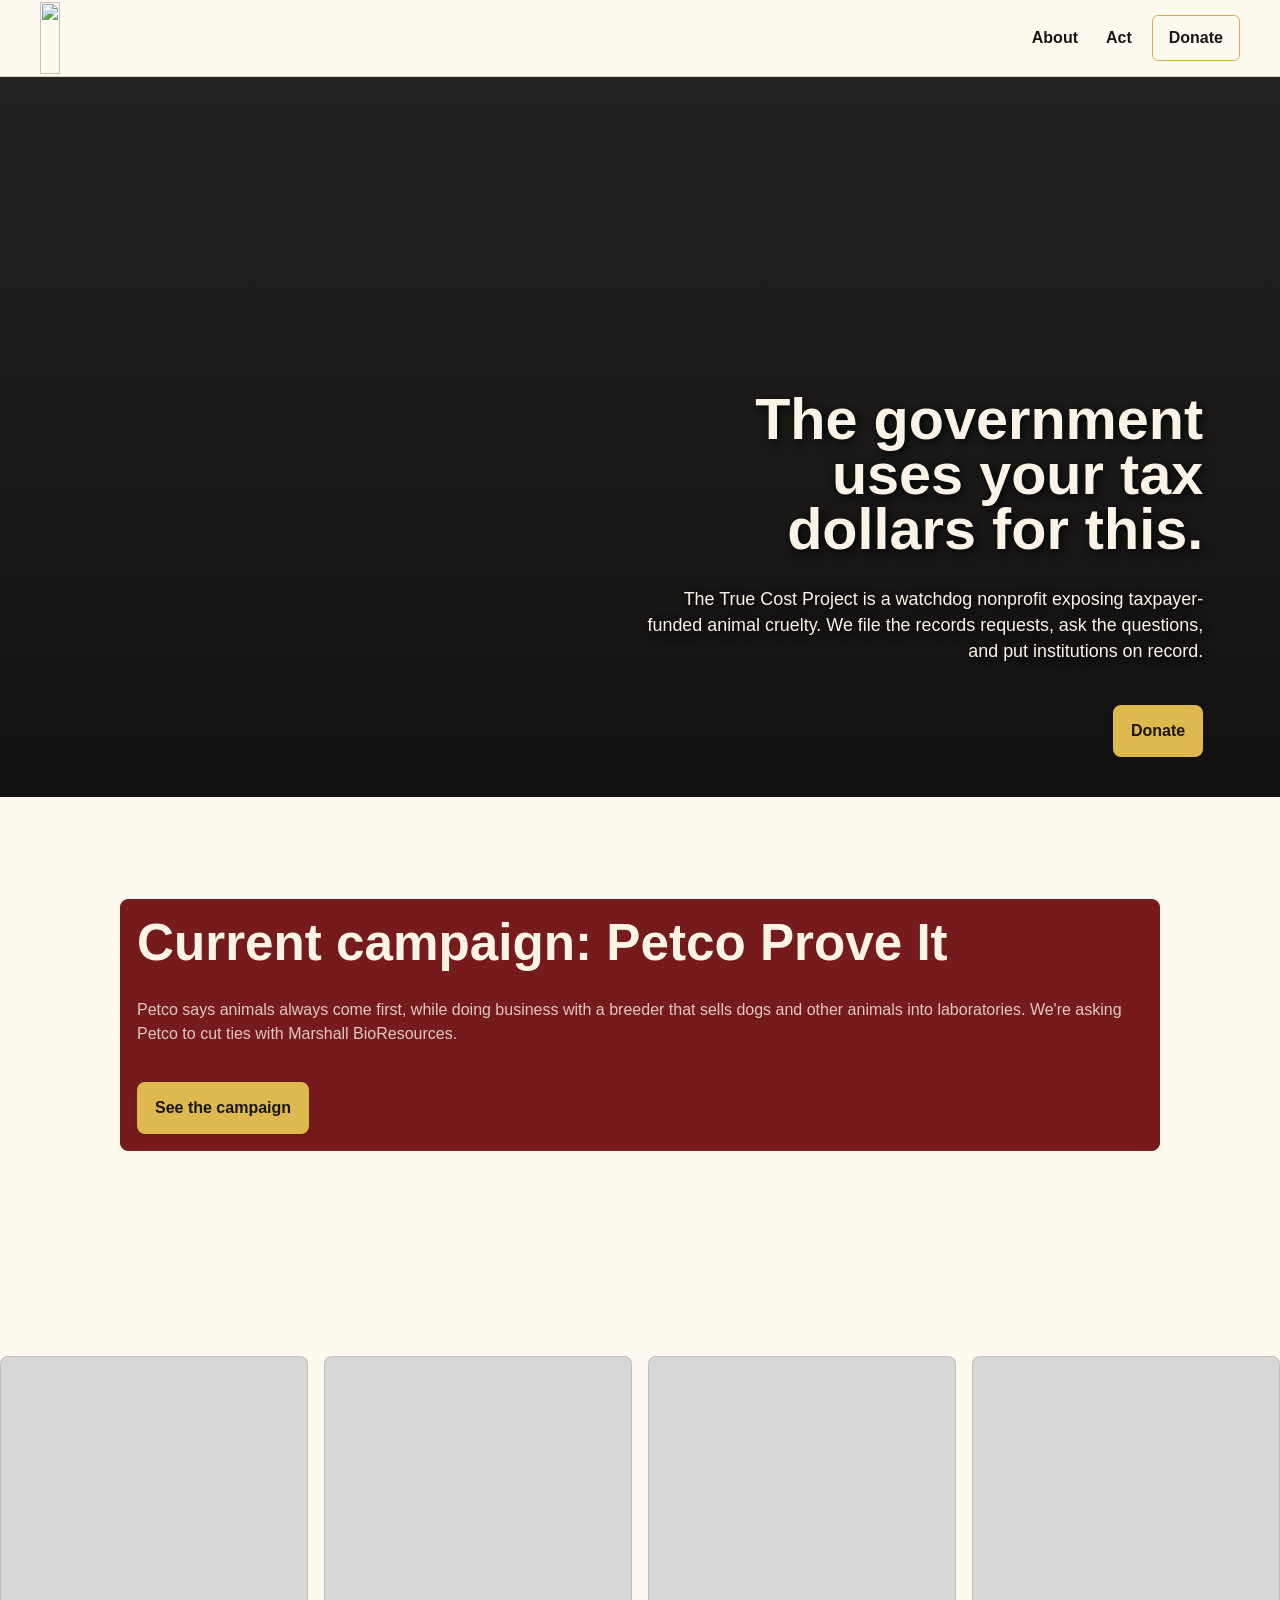
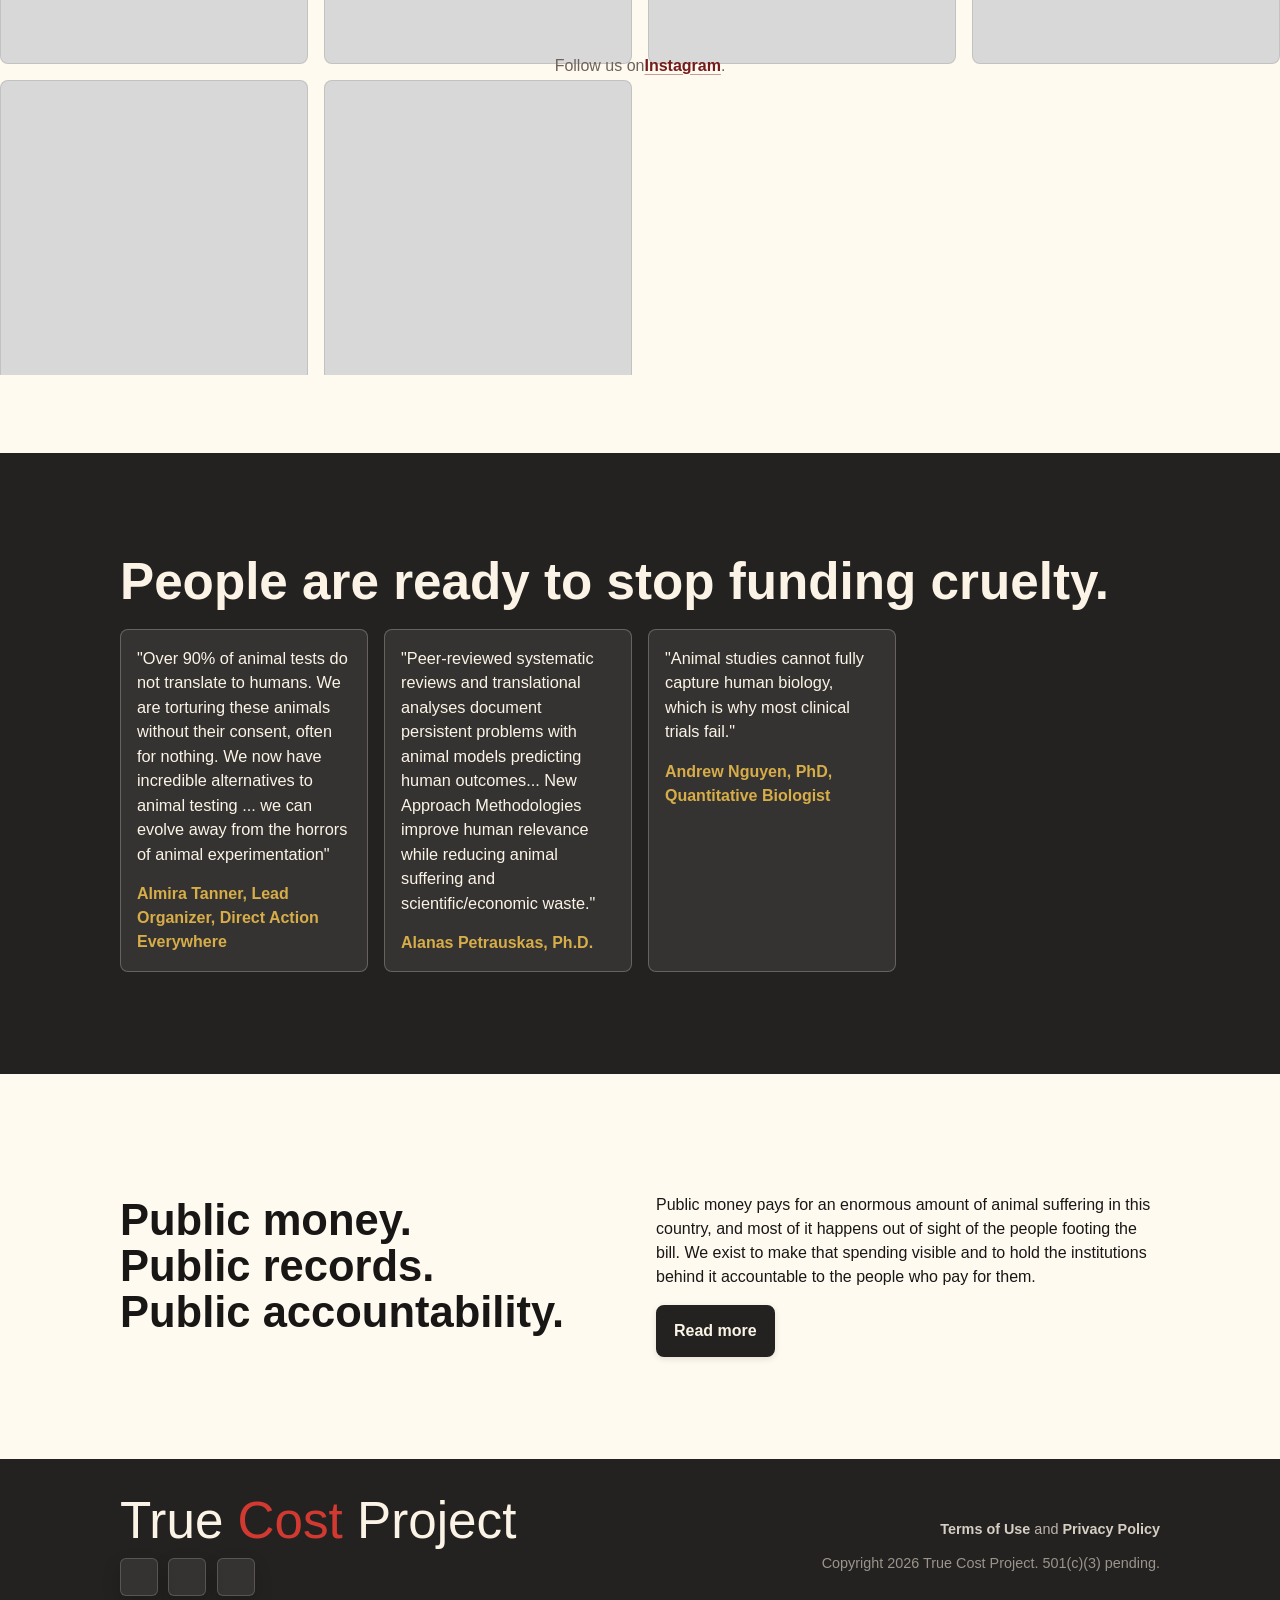
==== index.html @ 70d752e7 "Act page campaigns and COMPACT Act section, homepage current campaign, Patreon option, guideline upd" ====
<!doctype html>
<html lang="en" prefix="og: https://ogp.me/ns#">
  <head>
    <meta charset="utf-8">
    <meta name="viewport" content="width=device-width, initial-scale=1">
    <title>True Cost Project | Your Tax Dollars Fund This</title>
    <meta name="description" content="True Cost Project exposes taxpayer-funded animal exploitation through public records, hard questions, and public accountability.">
    <meta name="robots" content="index,follow,max-image-preview:large">
    <meta name="theme-color" content="#ffffff">
    <link rel="apple-touch-icon" sizes="57x57" href="assets/icons/apple-icon-57x57.png">
    <link rel="apple-touch-icon" sizes="60x60" href="assets/icons/apple-icon-60x60.png">
    <link rel="apple-touch-icon" sizes="72x72" href="assets/icons/apple-icon-72x72.png">
    <link rel="apple-touch-icon" sizes="76x76" href="assets/icons/apple-icon-76x76.png">
    <link rel="apple-touch-icon" sizes="114x114" href="assets/icons/apple-icon-114x114.png">
    <link rel="apple-touch-icon" sizes="120x120" href="assets/icons/apple-icon-120x120.png">
    <link rel="apple-touch-icon" sizes="144x144" href="assets/icons/apple-icon-144x144.png">
    <link rel="apple-touch-icon" sizes="152x152" href="assets/icons/apple-icon-152x152.png">
    <link rel="apple-touch-icon" sizes="180x180" href="assets/icons/apple-icon-180x180.png">
    <link rel="icon" href="favicon.ico" sizes="any">
    <link rel="icon" type="image/png" sizes="192x192" href="assets/icons/android-icon-192x192.png">
    <link rel="icon" type="image/png" sizes="32x32" href="assets/icons/favicon-32x32.png">
    <link rel="icon" type="image/png" sizes="96x96" href="assets/icons/favicon-96x96.png">
    <link rel="icon" type="image/png" sizes="16x16" href="assets/icons/favicon-16x16.png">
    <link rel="manifest" href="assets/icons/manifest.json">
    <meta name="msapplication-TileColor" content="#ffffff">
    <meta name="msapplication-TileImage" content="assets/icons/ms-icon-144x144.png">
    <meta name="msapplication-config" content="assets/icons/browserconfig.xml">
    <link rel="preload" as="image" href="assets/brand/wordmark-header.png" fetchpriority="high">
    <link rel="preload" as="image" href="assets/images/home-hero-mobile-b.png" media="(max-width: 819.98px)" fetchpriority="high">
    <link rel="preload" as="image" href="assets/images/home-hero-desktop-b.png" media="(min-width: 820px)" fetchpriority="high">
    <link rel="canonical" href="https://truecostproject.org/">
    <link rel="llms" type="text/plain" href="llms.txt">
    <link rel="me" href="https://www.instagram.com/truecostproject/">
    <link rel="preconnect" href="https://cdn.curator.io">
    <meta property="og:site_name" content="True Cost Project">
    <meta property="og:locale" content="en_US">
    <meta property="og:type" content="website">
    <meta property="og:title" content="Your tax dollars fund this. | True Cost Project">
    <meta property="og:description" content="We file records requests, ask the questions, and put institutions funding animal exploitation on record.">
    <meta property="og:url" content="https://truecostproject.org/">
    <meta property="og:image" content="https://truecostproject.org/assets/social-card.png">
    <meta property="og:image:secure_url" content="https://truecostproject.org/assets/social-card.png">
    <meta property="og:image:type" content="image/png">
    <meta property="og:image:width" content="1200">
    <meta property="og:image:height" content="630">
    <meta property="og:image:alt" content="True Cost Project social card showing a chimpanzee hand gripping cage bars with the text Your tax dollars fund this.">
    <meta name="twitter:card" content="summary_large_image">
    <meta name="twitter:title" content="Your tax dollars fund this. | True Cost Project">
    <meta name="twitter:description" content="We file records requests, ask the questions, and put institutions funding animal exploitation on record.">
    <meta name="twitter:image" content="https://truecostproject.org/assets/social-card.png">
    <meta name="twitter:image:alt" content="True Cost Project social card showing a chimpanzee hand gripping cage bars with the text Your tax dollars fund this.">
    <link rel="stylesheet" href="assets/styles.css">
    <script src="assets/site.js" defer></script>
    <script type="application/ld+json">
      {
        "@context": "https://schema.org",
        "@type": "WebPage",
        "@graph": [
          {
            "@type": "Organization",
            "@id": "https://truecostproject.org/#organization",
            "name": "True Cost Project",
            "url": "https://truecostproject.org/",
            "description": "True Cost Project exposes taxpayer-funded animal exploitation through public records, hard questions, and public accountability.",
            "email": "info@truecostproject.org",
            "image": "https://truecostproject.org/assets/social-card.png",
            "sameAs": [
              "https://www.instagram.com/truecostproject/",
              "https://www.facebook.com/profile.php?id=61567428772270"
            ],
            "contactPoint": {
              "@type": "ContactPoint",
              "contactType": "general",
              "email": "info@truecostproject.org"
            }
          },
          {
            "@type": "WebSite",
            "@id": "https://truecostproject.org/#website",
            "name": "True Cost Project",
            "url": "https://truecostproject.org/",
            "publisher": {
              "@id": "https://truecostproject.org/#organization"
            },
            "potentialAction": [
              {
                "@type": "JoinAction",
                "name": "Volunteer",
                "target": {
                  "@type": "EntryPoint",
                  "urlTemplate": "https://docs.google.com/forms/d/e/1FAIpQLSdItLGn1wnQm3ApwFnvKo05v48QzDq50IV4SlKLuaknGB5ijw/viewform"
                }
              },
              {
                "@type": "DonateAction",
                "name": "Donate",
                "target": {
                  "@type": "EntryPoint",
                  "urlTemplate": "https://www.zeffy.com/en-US/donation-form/help-true-cost-project-save-the-dogs"
                }
              }
            ]
          },
          {
            "@type": "WebPage",
            "@id": "https://truecostproject.org/#webpage",
            "url": "https://truecostproject.org/",
            "name": "Your tax dollars fund this.",
            "description": "True Cost Project exposes taxpayer-funded animal exploitation through public records, hard questions, and public accountability.",
            "isPartOf": {
              "@id": "https://truecostproject.org/#website"
            },
            "about": {
              "@id": "https://truecostproject.org/#organization"
            },
            "primaryImageOfPage": {
              "@type": "ImageObject",
              "url": "https://truecostproject.org/assets/social-card.png",
              "width": 1200,
              "height": 630
            },
            "dateModified": "2026-06-01",
            "inLanguage": "en-US"
          }
        ]
      }
    </script>
  </head>
  <body data-page="home" data-hero-test="b">
      <a class="skip-link" href="#main">Skip to content</a>
    <header class="site-header site-header-square-brand" data-site-header>
      <a class="brand" href="index.html" aria-label="True Cost Project home">
        <img class="brand-square-mark" src="assets/brand/wordmark-square-nav.png" alt="" aria-hidden="true" width="127" height="176" decoding="async" fetchpriority="high">
        <span class="sr-only">True Cost Project home</span>
      </a>
      <button class="menu-toggle" type="button" data-menu-toggle aria-expanded="false" aria-controls="site-nav">
        <span class="menu-toggle-lines" aria-hidden="true"></span>
        <span class="sr-only">Open menu</span>
      </button>
      <nav class="site-nav" id="site-nav" data-site-nav aria-label="Main navigation">
        <a class="nav-home" href="index.html" data-copy-id="global/nav-home" data-nav="home">Home</a>
        <a href="about.html" data-copy-id="global/nav-about" data-nav="about">About</a>
        <a href="act.html" data-copy-id="global/nav-act" data-nav="act">Act</a>
        <a class="nav-donate" href="https://www.zeffy.com/en-US/donation-form/help-true-cost-project-save-the-dogs" target="_blank" rel="noopener" data-copy-id="global/donate-label" data-donate-button>Donate</a>
      </nav>
    </header>

    <main id="main">
      <section class="hero section-dark visual-banner" aria-label="Illustration of a chimp in a cage">
        <picture class="hero-media" aria-hidden="true">
          <source media="(min-width: 820px)" srcset="assets/images/home-hero-desktop-b.png 1x">
          <img src="assets/images/home-hero-mobile-b.png" srcset="assets/images/home-hero-mobile-b.png 1x" alt="" width="1200" height="1500" loading="eager" decoding="sync" fetchpriority="high">
        </picture>
        <div class="hero-copy">
          <h1 data-copy-id="index/hero-title">The government uses your tax dollars for this.</h1>
          <p data-copy-id="index/hero-subtitle">The True Cost Project is a watchdog nonprofit exposing taxpayer-funded animal cruelty. We file the records requests, ask the questions, and put institutions on record.</p>
        </div>
        <a class="button button-primary banner-donate" href="https://www.zeffy.com/en-US/donation-form/help-true-cost-project-save-the-dogs" target="_blank" rel="noopener" data-copy-id="global/donate-label" data-donate-button data-page-donate>Donate</a>
      </section>

      <section class="section-light current-campaign" id="current-campaign">
        <div class="section-inner">
          <div class="action-card highlight-card campaign-band">
            <h2 data-copy-id="index/campaign-title">Current campaign: Petco Prove It</h2>
            <p data-copy-id="index/campaign-copy">Petco says animals always come first, while doing business with a breeder that sells dogs and other animals into laboratories. We're asking Petco to cut ties with Marshall BioResources.</p>
            <a class="button button-primary" href="petco.html">See the campaign</a>
          </div>
        </div>
      </section>

      <section class="section-light social-preview" id="social">
        <div class="section-inner">
          <div class="social-feed-host" data-curator-feed data-curator-feed-id="ea323e97-9418-4bc4-b4ee-fff80795c060" data-curator-layout-id="curator-feed-default-feed-layout" aria-label="Instagram posts">
            <div class="curator-feed" data-curator-mount aria-hidden="true"></div>
            <p class="curator-static-follow" data-curator-static>Follow us on <a href="https://www.instagram.com/truecostproject/" target="_blank" rel="noopener">Instagram</a>.</p>
            <div class="curator-demo-grid" data-curator-demo>
              <div class="curator-demo-tile" aria-hidden="true"></div>
              <div class="curator-demo-tile" aria-hidden="true"></div>
              <div class="curator-demo-tile" aria-hidden="true"></div>
              <div class="curator-demo-tile" aria-hidden="true"></div>
              <div class="curator-demo-tile" aria-hidden="true"></div>
              <div class="curator-demo-tile" aria-hidden="true"></div>
            </div>
          </div>
        </div>
      </section>

      <section class="section-dark testimonials" id="testimonials">
        <div class="section-inner">
          <div class="section-heading compact">
            <h2 data-copy-id="index/testimonials-title">People are ready to stop funding cruelty.</h2>
          </div>
          <div class="tile-grid testimony-grid">
            <article class="testimony-tile">
              <blockquote data-copy-id="index/testimonial-1-quote">"Over 90% of animal tests do not translate to humans. We are torturing these animals without their consent, often for nothing. We now have incredible alternatives to animal testing ... we can evolve away from the horrors of animal experimentation"</blockquote>
              <p class="quote-name" data-copy-id="index/testimonial-1-name">Almira Tanner, Lead Organizer, Direct Action Everywhere</p>
            </article>
            <article class="testimony-tile">
              <blockquote data-copy-id="index/testimonial-2-quote">"Peer-reviewed systematic reviews and translational analyses document persistent problems with animal models predicting human outcomes... New Approach Methodologies improve human relevance while reducing animal suffering and scientific/economic waste."</blockquote>
              <p class="quote-name" data-copy-id="index/testimonial-2-name">Alanas Petrauskas, Ph.D.</p>
            </article>
            <article class="testimony-tile">
              <blockquote data-copy-id="index/testimonial-3-quote">"Animal studies cannot fully capture human biology, which is why most clinical trials fail."</blockquote>
              <p class="quote-name" data-copy-id="index/testimonial-3-name">Andrew Nguyen, PhD, Quantitative Biologist</p>
            </article>
          </div>
        </div>
      </section>

      <section class="section-light closing-sale">
        <div class="section-inner split-grid">
          <div>
            <h2 data-copy-id="index/closing-title">Public money.<br>
Public records.<br>
Public accountability.</h2>
          </div>
          <div class="copy-stack">
            <p data-copy-id="index/closing-copy">Public money pays for an enormous amount of animal suffering in this country, and most of it happens out of sight of the people footing the bill. We exist to make that spending visible and to hold the institutions behind it accountable to the people who pay for them.</p>
            <a class="button button-dark" href="about.html" data-copy-id="index/read-more-label">Read more</a>
          </div>
        </div>
      </section>
    </main>

    <footer class="site-footer">
      <div class="footer-inner">
        <div class="footer-brand-column">
          <a class="brand footer-brand" href="index.html" aria-label="True Cost Project home">
            <span class="footer-text-mark" aria-hidden="true">True <span class="footer-text-accent">Cost</span> Project</span>
            <span class="sr-only">True Cost Project home</span>
          </a>
          <div class="footer-socials" id="socials" aria-label="Social links">
            <a href="https://www.instagram.com/truecostproject/" target="_blank" rel="noopener" aria-label="Instagram">
              <svg class="social-icon" aria-hidden="true" focusable="false"><use href="assets/icons.svg#icon-instagram"></use></svg>
              <span class="sr-only">Instagram</span>
            </a>
            <a href="https://www.facebook.com/profile.php?id=61567428772270" target="_blank" rel="noopener" aria-label="Facebook">
              <svg class="social-icon" aria-hidden="true" focusable="false"><use href="assets/icons.svg#icon-facebook"></use></svg>
              <span class="sr-only">Facebook</span>
            </a>
            <a href="mailto:info@truecostproject.org" aria-label="Email">
              <svg class="social-icon" aria-hidden="true" focusable="false"><use href="assets/icons.svg#icon-email"></use></svg>
              <span class="sr-only">Email</span>
            </a>
          </div>
        </div>
        <div class="footer-legal-column">
          <nav class="footer-links" aria-label="Legal links">
            <span><a href="terms.html">Terms of Use</a> and <a href="privacy.html">Privacy Policy</a></span>
          </nav>
          <p class="footer-legal" data-copy-id="global/footer-legal">Copyright 2026 True Cost Project. 501(c)(3) pending.</p>
        </div>
      </div>
    </footer>

    <a class="floating-donate" href="https://www.zeffy.com/en-US/donation-form/help-true-cost-project-save-the-dogs" target="_blank" rel="noopener" data-copy-id="global/donate-label" data-donate-button>Donate</a>
  </body>
</html>
---- assets/styles.css ----
:root {
  --red: #751b1c;
  --red-dark: #751b1c;
  --gold: #d7ad49;
  --donate-highlight: #ffe1a6;
  --cream: #fbf4e6;
  --paper: #fffaf0;
  --graphite: #242221;
  --ink: #191716;
  --muted: #6e625b;
  --line: rgba(36, 34, 33, 0.18);
  --line-light: rgba(255, 250, 240, 0.24);
  --max: 1120px;
  --header-height: 76px;
}

@font-face {
  font-family: "AntonLocal";
  src: url("fonts/anton.ttf") format("truetype");
  font-weight: 400;
  font-style: normal;
  font-display: swap;
}

* {
  box-sizing: border-box;
}

html {
  scroll-behavior: smooth;
}

body {
  margin: 0;
  background: var(--paper);
  color: var(--ink);
  font-family: Arial, Helvetica, sans-serif;
  font-size: 16px;
  line-height: 1.5;
  letter-spacing: 0;
}

a {
  color: inherit;
}

img,
svg {
  max-width: 100%;
}

.skip-link {
  position: absolute;
  left: 1rem;
  top: 0.5rem;
  z-index: 20;
  transform: translateY(-150%);
  background: var(--gold);
  color: var(--ink);
  padding: 0.65rem 0.85rem;
  border-radius: 6px;
}

.skip-link:focus {
  transform: translateY(0);
}

.sr-only {
  position: absolute;
  width: 1px;
  height: 1px;
  padding: 0;
  margin: -1px;
  overflow: hidden;
  clip: rect(0, 0, 0, 0);
  white-space: nowrap;
  border: 0;
}

.site-header {
  position: sticky;
  top: 0;
  z-index: 30;
  min-height: var(--header-height);
  display: flex;
  align-items: center;
  justify-content: space-between;
  gap: 1rem;
  padding: 0.85rem clamp(1rem, 4vw, 2.5rem);
  background: var(--paper);
  border-bottom: 1px solid var(--line);
}

.brand {
  display: inline-flex;
  align-items: center;
  text-decoration: none;
  font-weight: 800;
}

.brand-wordmark {
  display: block;
  width: clamp(220px, 22vw, 300px);
  height: auto;
}

.brand-square-mark {
  display: block;
  width: clamp(48px, 6vw, 58px);
  height: clamp(48px, 6vw, 58px);
  object-fit: contain;
}

.site-header-square-brand {
  padding-top: 0.125rem;
  padding-bottom: 0.125rem;
}

.site-header-square-brand .brand {
  height: 44px;
  max-height: 44px;
}

.site-header-square-brand .brand-square-mark {
  width: auto;
  height: 100%;
  max-height: 100%;
}

.site-header-overflow-brand {
  --overflow-mark-size: clamp(120px, 30vw, 150px);
  --overflow-nav-offset: calc((var(--overflow-mark-size) - var(--header-height)) / 2);
  height: var(--header-height);
  min-height: var(--header-height);
  overflow: visible;
  transform: translateY(var(--overflow-nav-offset));
}

.site-header-overflow-brand::before {
  position: absolute;
  top: calc(-1 * var(--overflow-nav-offset));
  right: 0;
  left: 0;
  height: var(--overflow-nav-offset);
  background: var(--graphite);
  content: "";
  pointer-events: none;
}

.site-header-overflow-brand .brand {
  position: relative;
  z-index: 30;
  width: var(--overflow-mark-size);
  height: var(--header-height);
  flex: 0 0 var(--overflow-mark-size);
  overflow: visible;
}

.brand-overflow-mark {
  position: absolute;
  top: 50%;
  left: 0;
  display: block;
  width: var(--overflow-mark-size);
  height: auto;
  max-width: none;
  filter:
    drop-shadow(0.5px 0 0 #fff)
    drop-shadow(-0.5px 0 0 #fff)
    drop-shadow(0 0.5px 0 #fff)
    drop-shadow(0 -0.5px 0 #fff)
    drop-shadow(0.5px 0.5px 0 #fff)
    drop-shadow(-0.5px 0.5px 0 #fff)
    drop-shadow(0.5px -0.5px 0 #fff)
    drop-shadow(-0.5px -0.5px 0 #fff);
  transform: translateY(-50%);
}

.site-header-overflow-brand .site-nav {
  top: var(--header-height);
  z-index: 20;
}

.brand-text-mark {
  display: inline-block;
  color: var(--ink);
  font-family: "AntonLocal", Impact, sans-serif;
  font-size: clamp(1.75rem, 4vw, 2.5rem);
  font-weight: 400;
  line-height: 0.95;
  letter-spacing: 0;
  white-space: nowrap;
}

.brand-text-accent {
  color: var(--red);
}

.footer-wordmark {
  width: clamp(220px, 28vw, 340px);
}

.footer-text-mark {
  display: inline-block;
  color: var(--cream);
  font-family: "AntonLocal", Impact, sans-serif;
  font-size: clamp(2.25rem, 7.5vw, 3.2rem);
  font-weight: 400;
  line-height: 0.95;
  letter-spacing: 0;
  white-space: nowrap;
}

.footer-text-accent {
  color: #d23a31;
}

.menu-toggle {
  display: inline-grid;
  place-items: center;
  width: 44px;
  height: 44px;
  border: 1px solid var(--line);
  border-radius: 8px;
  background: var(--paper);
  color: var(--ink);
  cursor: pointer;
}

.menu-toggle-lines,
.menu-toggle-lines::before,
.menu-toggle-lines::after {
  display: block;
  width: 22px;
  height: 2px;
  background: currentColor;
  content: "";
}

.menu-toggle-lines {
  position: relative;
}

.menu-toggle-lines::before,
.menu-toggle-lines::after {
  position: absolute;
  left: 0;
}

.menu-toggle-lines::before {
  top: -7px;
}

.menu-toggle-lines::after {
  top: 7px;
}

.site-nav {
  position: fixed;
  top: var(--header-height);
  left: 0;
  right: 0;
  bottom: 0;
  z-index: 25;
  display: grid;
  align-content: start;
  grid-template-columns: 1fr;
  gap: 0;
  min-height: calc(100vh - var(--header-height));
  min-height: calc(100dvh - var(--header-height));
  padding: 0.75rem;
  background: var(--paper);
  border-bottom: 1px solid var(--line);
  box-shadow: 0 20px 30px rgba(36, 34, 33, 0.14);
  opacity: 0;
  overflow-y: auto;
  pointer-events: none;
  transform: translateY(-0.5rem);
  visibility: hidden;
  transition:
    opacity 160ms ease-in-out,
    transform 160ms ease-in-out,
    visibility 160ms ease-in-out;
}

.site-nav.is-open {
  opacity: 1;
  pointer-events: auto;
  transform: translateY(0);
  visibility: visible;
}

.site-nav a {
  display: flex;
  align-items: center;
  min-height: 48px;
  padding: 0.75rem 0.85rem;
  border-radius: 6px;
  color: var(--ink);
  font-weight: 700;
  text-decoration: none;
  transition: background-color 150ms ease, border-color 150ms ease, color 150ms ease, box-shadow 150ms ease;
}

.site-nav a:hover,
.site-nav a:focus,
.site-nav a[aria-current="page"] {
  background: rgba(117, 27, 28, 0.1);
}

.site-nav .nav-donate {
  background: var(--red);
  color: var(--cream);
}

.site-nav .nav-donate:hover,
.site-nav .nav-donate:focus {
  background: var(--red-dark);
}

body[data-page="home"] .nav-home {
  display: none;
}

.site-nav .nav-home {
  color: rgba(25, 23, 22, 0.8);
}

.section-dark {
  background: var(--graphite);
  color: var(--cream);
}

.section-light {
  background: var(--paper);
  color: var(--ink);
}

.hero {
  --hero-mobile-aspect: 4 / 5;
  --hero-desktop-aspect: 16 / 9;
  position: relative;
  overflow: hidden;
  background:
    linear-gradient(90deg, rgba(25, 23, 22, 0.96) 0%, rgba(25, 23, 22, 0.88) 42%, rgba(25, 23, 22, 0.58) 100%),
    radial-gradient(circle at 78% 18%, rgba(215, 173, 73, 0.68), transparent 29%),
    radial-gradient(circle at 83% 74%, rgba(117, 27, 28, 0.9), transparent 36%),
    linear-gradient(135deg, #751b1c 0%, #751b1c 42%, #d7ad49 100%);
  color: var(--cream);
}

.visual-banner {
  min-height: clamp(220px, 33.333vw, 640px);
}

.hero.visual-banner {
  width: 100%;
  height: min(calc(100vw * 1.25), calc(100vh - var(--header-height)));
  height: min(calc(100vw * 1.25), calc(100svh - var(--header-height)));
  min-height: 0;
  max-height: none;
  aspect-ratio: auto;
  background: var(--graphite);
}

@supports (height: 100dvh) {
  .hero.visual-banner {
    height: min(calc(100vw * 1.25), calc(100dvh - var(--header-height)));
  }
}

.hero::before,
.hero::after {
  position: absolute;
  pointer-events: none;
  content: "";
}

.hero::before {
  inset: 9% -12% 8% 48%;
  border: 1px solid rgba(251, 244, 230, 0.24);
  border-radius: 8px;
  background:
    linear-gradient(135deg, rgba(251, 244, 230, 0.11), rgba(251, 244, 230, 0)),
    repeating-linear-gradient(90deg, rgba(251, 244, 230, 0.08) 0 1px, transparent 1px 72px);
}

.hero::after {
  right: -10%;
  bottom: -22%;
  width: min(58vw, 620px);
  aspect-ratio: 1 / 1;
  border-radius: 50%;
  background: radial-gradient(circle, rgba(215, 173, 73, 0.28), transparent 68%);
}

.page-hero {
  position: relative;
  overflow: hidden;
  background:
    linear-gradient(90deg, rgba(25, 23, 22, 0.95) 0%, rgba(25, 23, 22, 0.8) 52%, rgba(25, 23, 22, 0.44) 100%),
    radial-gradient(circle at 82% 20%, rgba(215, 173, 73, 0.58), transparent 30%),
    radial-gradient(circle at 78% 80%, rgba(117, 27, 28, 0.82), transparent 38%),
    linear-gradient(135deg, #751b1c 0%, #751b1c 48%, #d7ad49 100%);
  background-position: center;
  background-repeat: no-repeat;
  background-size: cover;
}

.crt-logo.crt-tag {
  opacity: 0;
}

body[data-page="about"] .page-hero {
  background-image:
    linear-gradient(90deg, rgba(25, 23, 22, 0.12), rgba(25, 23, 22, 0.22)),
    url("images/about-banner.png");
  background-position: center;
  background-repeat: no-repeat;
  background-size: cover;
}

body[data-page="act"] .page-hero {
  background-image:
    linear-gradient(90deg, rgba(25, 23, 22, 0.08), rgba(25, 23, 22, 0.2)),
    url("images/act-banner.png");
  background-position: center;
  background-repeat: no-repeat;
  background-size: cover;
}

.hero.visual-banner::after,
.page-hero::before {
  display: none;
}

.hero-media {
  position: absolute;
  inset: 0;
  z-index: 0;
  display: block;
  background: var(--graphite);
}

.hero-media img {
  display: block;
  width: 100%;
  height: 100%;
  object-fit: cover;
  object-position: center;
}

body[data-hero-test="b"] .hero-media img {
  object-position: left top;
}

.hero.visual-banner::before {
  display: block;
  inset: 0;
  z-index: 1;
  border: 0;
  border-radius: 0;
  background:
    linear-gradient(90deg, rgba(25, 23, 22, 0.82) 0%, rgba(25, 23, 22, 0.56) 46%, rgba(25, 23, 22, 0.14) 100%),
    linear-gradient(180deg, rgba(25, 23, 22, 0.02), rgba(25, 23, 22, 0.18));
}

body[data-hero-test="b"] .hero.visual-banner::before {
  background:
    linear-gradient(90deg, rgba(0, 0, 0, 0.0) 100%, rgba(0, 0, 0, .05) 50%, rgba(0, 0, 0, 0.5) 50%),
    linear-gradient(180deg, rgba(25, 23, 22, 0), rgba(0, 0, 0, 0.5));
}

.page-hero::before {
  position: absolute;
  inset: 14% -18% 14% 48%;
  border: 1px solid rgba(251, 244, 230, 0.24);
  border-radius: 8px;
  background:
    linear-gradient(135deg, rgba(251, 244, 230, 0.11), rgba(251, 244, 230, 0)),
    repeating-linear-gradient(90deg, rgba(251, 244, 230, 0.08) 0 1px, transparent 1px 76px);
  content: "";
  pointer-events: none;
}

.hero-copy,
.banner-copy {
  position: absolute;
  inset: clamp(1rem, 4vw, 3.25rem);
  z-index: 2;
  display: flex;
  flex-direction: column;
  align-items: center;
  justify-content: center;
  width: auto;
  color: var(--cream);
  isolation: isolate;
  pointer-events: none;
  text-align: center;
  text-shadow: 2px 2px 10px rgba(0, 0, 0, 0.95);
}

.hero-copy h1,
.banner-copy h1,
.hero-copy p,
.banner-copy p {
  pointer-events: auto;
}

.hero-copy {
  inset:
    clamp(1rem, 4vw, 3.25rem)
    clamp(1rem, 4vw, 3.25rem)
    clamp(5.5rem, 13vw, 8.25rem)
    clamp(1rem, 4vw, 3.25rem);
  align-items: center;
  justify-content: flex-end;
  text-align: center;
}

.hero-copy h1,
.banner-copy h1 {
  margin: 0;
  color: var(--cream);
  line-height: 0.96;
}

.hero-copy h1 {
  max-width: 17ch;
  font-size: clamp(1.85rem, 6.5vw, 3.6rem);
}

.hero-copy p {
  max-width: 35rem;
  margin: clamp(1.15rem, 2.8vw, 1.85rem) 0 0;
  font-size: clamp(0.95rem, 1.55vw, 1.12rem);
  line-height: 1.45;
}

body[data-hero-test="b"] .hero-copy {
  inset:
    clamp(1.25rem, 4vw, 3.25rem)
    clamp(1.25rem, 6vw, 5rem)
    clamp(5.5rem, 13vw, 8.25rem)
    clamp(1.25rem, 4vw, 3.25rem);
  align-items: flex-end;
  text-align: right;
}

body[data-hero-test="b"] .hero-copy h1,
body[data-hero-test="b"] .hero-copy p {
  margin-left: auto;
}

body[data-hero-test="b"] .hero-copy h1 {
  max-width: min(100%, 16ch);
}

body[data-hero-test="b"] .hero-copy p {
  max-width: min(100%, 35rem);
}

.banner-copy {
  justify-content: center;
  width: auto;
}

.banner-copy h1 {
  font-size: clamp(1.6rem, 4vw, 3.4rem);
}

.banner-copy p {
  margin: 0.85rem 0 0;
  font-size: clamp(0.95rem, 1.6vw, 1.12rem);
}

.banner-copy h1:empty,
.banner-copy p:empty {
  display: none;
}

.copy-editor-enabled .banner-copy h1,
.copy-editor-enabled .banner-copy p {
  display: block;
  min-height: 1.75em;
}

.copy-editor-enabled .hero-copy p,
.copy-editor-enabled .banner-copy p {
  width: min(100%, 35rem);
}

.copy-editor-enabled .banner-copy h1 {
  width: min(100%, 42rem);
}

.section-inner {
  width: min(100%, var(--max));
  margin: 0 auto;
  padding: clamp(3.25rem, 8vw, 6.5rem) clamp(1rem, 4vw, 2.5rem);
}

.split-grid {
  display: grid;
  gap: clamp(1.5rem, 5vw, 3rem);
}

.content-narrow {
  max-width: 760px;
}

body[data-page="about"] .content-narrow {
  max-width: none;
}

h1,
h2,
h3,
p,
blockquote {
  overflow-wrap: anywhere;
}

h1,
h2,
h3 {
  margin: 0;
  line-height: 1.05;
  letter-spacing: 0;
}

h1 {
  font-size: clamp(2rem, 5vw, 5rem);
}

h2 {
  font-size: clamp(1.65rem, 4vw, 3.2rem);
}

h3 {
  font-size: 1.1rem;
}

.lead {
  max-width: 62ch;
  margin: 1.2rem 0 0;
  font-size: 1.12rem;
}

.legal-copy {
  display: grid;
  gap: 1rem;
  margin-top: 2rem;
}

.legal-copy h2 {
  margin-top: 1rem;
  font-size: clamp(1.2rem, 2.6vw, 1.65rem);
}

.legal-copy p {
  margin: 0;
  color: var(--muted);
}

.legal-copy strong {
  color: var(--ink);
}

.legal-copy a {
  color: var(--red);
  font-weight: 700;
  text-decoration-color: rgba(117, 27, 28, 0.42);
  text-underline-offset: 0.16em;
}

.legal-copy a:hover,
.legal-copy a:focus-visible {
  color: var(--red-dark);
  text-decoration-color: currentColor;
}

body[data-page="about"] .lead,
body[data-page="about"] .content-narrow p {
  max-width: none;
}

.section-heading {
  margin-bottom: 1.8rem;
}

.section-heading p {
  max-width: 62ch;
  margin: 1rem 0 0;
  color: var(--muted);
}

.section-dark .section-heading p {
  color: rgba(251, 244, 230, 0.78);
}

.compact {
  max-width: none;
  margin-bottom: 1.25rem;
}

.button-row {
  display: flex;
  flex-wrap: wrap;
  gap: 0.75rem;
  margin-top: 1.5rem;
}

.button {
  --button-bg: transparent;
  --button-bg-hover: var(--button-bg);
  --button-fg: currentColor;
  --button-border: rgba(117, 27, 28, 0.72);
  --button-border-hover: var(--button-border);
  --button-shadow-rest: 0 2px 6px rgba(36, 34, 33, 0.12);
  --button-shadow-hover: 0 2px 4px rgba(25, 23, 22, 0.16), 0 8px 16px rgba(25, 23, 22, 0.18), 0 13px 28px rgba(25, 23, 22, 0.12);
  position: relative;
  z-index: 0;
  display: inline-flex;
  align-items: center;
  justify-content: center;
  min-height: 46px;
  padding: 0.75rem 1rem;
  border: 2px solid var(--button-border);
  border-radius: 8px;
  background: var(--button-bg);
  color: var(--button-fg);
  box-shadow: var(--button-shadow-rest);
  font-weight: 800;
  text-decoration: none;
  cursor: pointer;
  overflow: visible;
  transition: background-color 150ms ease, border-color 150ms ease, box-shadow 150ms ease;
}

.button::before,
.floating-donate::before {
  display: none;
  content: "";
}

.button-primary {
  --donate-gold: #dfb84f;
  --donate-gold-hover: var(--donate-highlight);
  --button-bg: var(--donate-gold);
  --button-bg-hover: var(--donate-gold-hover);
  --button-fg: var(--ink);
  --button-border: var(--donate-gold);
  --button-border-hover: var(--donate-gold-hover);
}

.button:hover,
.button:focus-visible,
.button.button-hover,
.floating-donate:hover,
.floating-donate:focus-visible,
.floating-donate.button-hover {
  background: var(--button-bg-hover);
  border-color: var(--button-border-hover);
  box-shadow: var(--button-shadow-hover);
}

.button-dark {
  --button-bg: var(--graphite);
  --button-bg-hover: var(--red);
  --button-fg: var(--cream);
  --button-border: var(--graphite);
  --button-border-hover: var(--red);
}

.button-secondary {
  --button-bg: transparent;
  --button-bg-hover: rgba(117, 27, 28, 0.36);
  --button-fg: var(--cream);
  --button-border: var(--line-light);
  --button-border-hover: rgba(251, 244, 230, 0.6);
}

.button-dark:hover,
.button-dark:focus-visible,
.button-dark.button-hover,
.button-secondary:hover,
.button-secondary:focus-visible,
.button-secondary.button-hover {
  color: var(--cream);
}

.button.donate-hint {
  border-color: var(--button-border);
  box-shadow: var(--button-shadow-rest);
}

.button.donate-hint:hover,
.button.donate-hint:focus-visible,
.button.donate-hint.button-hover {
  z-index: 2;
  background: var(--button-bg-hover);
  border-color: var(--button-border-hover);
  box-shadow: var(--button-shadow-hover);
}

.button:active {
  box-shadow: 0 2px 6px rgba(25, 23, 22, 0.22);
}

.banner-donate {
  position: absolute;
  left: 50%;
  bottom: clamp(1.25rem, 4vw, 2.5rem);
  z-index: 2;
  transform: translateX(-50%);
}

.banner-donate.donate-hint {
  transform: translateX(-50%);
}

.banner-donate.donate-hint:hover,
.banner-donate.donate-hint:focus-visible,
.banner-donate.donate-hint.button-hover {
  background: var(--button-bg-hover);
  border-color: var(--button-border-hover);
  box-shadow: var(--button-shadow-hover);
  transform: translateX(-50%);
}

body[data-hero-test="b"] .banner-donate,
body[data-hero-test="b"] .banner-donate.donate-hint,
body[data-hero-test="b"] .banner-donate.donate-hint:hover,
body[data-hero-test="b"] .banner-donate.donate-hint:focus-visible,
body[data-hero-test="b"] .banner-donate.donate-hint.button-hover {
  right: clamp(1.25rem, 6vw, 5rem);
  left: auto;
  transform: none;
}

.social-preview .section-inner {
  --social-section-y: clamp(3.25rem, 8vw, 6.5rem);
  width: 100%;
  padding-top: var(--social-section-y);
  padding-right: 0;
  padding-bottom: calc(var(--social-section-y) - 1.55rem);
  padding-left: 0;
}

.social-feed-host {
  --social-preload-height: max(420px, calc(100svh - var(--header-height) - (var(--social-section-y, 0px) * 2)));
  position: relative;
  width: 100%;
  height: var(--social-preload-height);
  min-height: var(--social-preload-height);
  overflow: hidden;
}

@supports (height: 100dvh) {
  .social-feed-host {
    --social-preload-height: max(420px, calc(100dvh - var(--header-height) - (var(--social-section-y, 0px) * 2)));
  }
}

.closing-sale h2 {
  overflow-wrap: normal;
  text-wrap: balance;
}

.curator-feed {
  position: absolute;
  inset: 0 auto auto 0;
  width: 100%;
  min-height: 260px;
  overflow: hidden;
  visibility: hidden;
  opacity: 0;
  pointer-events: none;
}

.curator-feed > * {
  width: 100%;
}

.curator-feed .crt-logo,
.curator-feed .crt-tag {
  z-index: 1 !important;
}

.social-feed-host.is-curator-ready .curator-feed {
  position: static;
  overflow: visible;
  visibility: visible;
  opacity: 1;
  pointer-events: auto;
}

.social-feed-host.is-curator-ready {
  height: auto;
  min-height: 0;
  overflow: visible;
}

.social-feed-host.is-curator-ready .curator-status,
.social-feed-host.is-curator-ready .curator-static-follow,
.social-feed-host.is-curator-ready .curator-demo-grid {
  display: none;
}

.curator-demo-grid {
  display: grid;
  grid-template-columns: 1fr;
  gap: 1rem;
  height: 100%;
  min-height: var(--social-preload-height);
}

.curator-demo-tile {
  aspect-ratio: 1 / 1;
  min-width: 0;
  border: 1px solid rgba(36, 34, 33, 0.12);
  border-radius: 8px;
  background: #d8d8d8;
}

.curator-static-follow {
  position: absolute;
  inset: 0;
  z-index: 2;
  display: flex;
  align-items: center;
  justify-content: center;
  margin: 0;
  padding: clamp(1.5rem, 5vw, 3rem);
  color: var(--muted);
  line-height: 1.35;
  text-align: center;
}

.curator-static-follow a {
  color: var(--red);
  font-weight: 700;
  text-decoration-color: rgba(117, 27, 28, 0.42);
  text-underline-offset: 0.16em;
}

.curator-static-follow a:hover,
.curator-static-follow a:focus-visible {
  color: var(--red-dark);
  text-decoration-color: currentColor;
}

.social-feed-host.is-curator-loading .curator-static-follow,
.social-feed-host.is-curator-blocked .curator-static-follow {
  display: none;
}

.curator-status {
  position: absolute;
  inset: 0;
  z-index: 2;
  display: none;
  align-items: center;
  justify-content: center;
  padding: clamp(1.5rem, 5vw, 3rem);
  color: var(--ink);
  font-weight: 400;
  line-height: 1.25;
  pointer-events: none;
  text-align: center;
}

.curator-status-tile {
  --curator-action-size: 3.25rem;
  display: grid;
  grid-template-columns: minmax(0, 1fr) var(--curator-action-size);
  align-items: center;
  gap: clamp(0.85rem, 3vw, 1.35rem);
  width: min(42rem, 100%);
  min-height: 0;
  padding: 1.15rem;
  border: 1px solid var(--line);
  border-radius: 8px;
  background: var(--cream);
  color: var(--ink);
  box-shadow: 0 10px 22px rgba(36, 34, 33, 0.1);
  font-weight: 400;
  text-align: left;
}

.curator-status-copy {
  display: grid;
  align-content: center;
  gap: 0.35rem;
  min-width: 0;
}

.curator-status-title,
.curator-status-text {
  margin: 0;
  font-weight: 400;
}

.curator-status-title {
  font-size: clamp(1.08rem, 2.4vw, 1.35rem);
  line-height: 1.15;
}

.curator-status-text {
  color: var(--muted);
  font-size: clamp(0.95rem, 2vw, 1.05rem);
  line-height: 1.35;
}

.curator-status-action {
  display: grid;
  place-items: stretch;
  align-self: stretch;
  justify-self: end;
  width: var(--curator-action-size);
  height: var(--curator-action-size);
  min-width: 3.25rem;
  min-height: 3.25rem;
  aspect-ratio: 1 / 1;
}

.curator-status-action > * {
  width: 100%;
  height: 100%;
  aspect-ratio: 1 / 1;
  min-width: 0;
  min-height: 0;
}

.social-feed-host.is-curator-loading .curator-status-loading {
  display: flex;
}

.social-feed-host.is-curator-blocked .curator-status-blocked {
  display: flex;
  pointer-events: auto;
}

.curator-status-tile-blocked {
  border-color: var(--line-light);
  background: var(--graphite);
  color: var(--cream);
  box-shadow: 0 20px 30px rgba(36, 34, 33, 0.14);
}

.curator-status-tile-blocked .curator-status-text {
  color: rgba(251, 244, 230, 0.82);
}

.social-feed-host.is-curator-blocked .curator-demo-grid {
  opacity: 0.42;
}

.curator-instagram-link {
  display: inline-grid;
  place-items: center;
  border: 1px solid rgba(251, 244, 230, 0.18);
  border-radius: 6px;
  background: rgba(255, 250, 240, 0.08);
  color: var(--cream);
  box-shadow: 0 8px 18px rgba(0, 0, 0, 0.18);
  text-decoration: none;
  transition: background-color 150ms ease, border-color 150ms ease, color 150ms ease;
}

.curator-instagram-link:hover,
.curator-instagram-link:focus-visible {
  color: var(--gold);
}

.curator-instagram-icon {
  width: 46%;
  height: 46%;
}

.curator-status-spinner {
  display: inline-grid;
  place-items: center;
  border: 1px solid var(--line);
  border-radius: 6px;
  background: var(--paper);
  color: var(--red);
}

.curator-status-spinner::before {
  width: 42%;
  aspect-ratio: 1 / 1;
  border-radius: 50%;
  background: conic-gradient(from 45deg, currentColor 0 12%, transparent 12% 25%, currentColor 25% 37%, transparent 37% 50%, currentColor 50% 62%, transparent 62% 75%, currentColor 75% 87%, transparent 87%);
  content: "";
  animation: curatorPinwheelSpin 0.9s linear infinite;
}

@keyframes curatorPinwheelSpin {
  to {
    transform: rotate(1turn);
  }
}

.tile-grid {
  display: grid;
  grid-template-columns: 1fr;
  gap: 1rem;
}

.testimony-tile,
.action-card,
.email-panel {
  border: 1px solid var(--line);
  border-radius: 8px;
  background: var(--cream);
  color: var(--ink);
}

.testimony-tile,
.action-card {
  padding: 1rem;
}

.action-card p,
.email-panel p {
  color: var(--muted);
}

.action-card p {
  width: 100%;
  max-width: none;
}

.testimony-grid {
  align-items: stretch;
}

.section-dark .testimony-tile {
  background: rgba(255, 250, 240, 0.08);
  color: var(--cream);
  border-color: var(--line-light);
}

blockquote {
  margin: 0;
  font-size: 1.02rem;
}

.quote-name {
  margin: 1rem 0 0;
  color: var(--gold);
  font-weight: 800;
}

.copy-stack p,
.content-narrow p {
  max-width: 68ch;
}

.action-grid {
  display: grid;
  grid-template-columns: 1fr;
  gap: 1rem;
}

.action-card {
  display: flex;
  flex-direction: column;
  align-items: flex-start;
  min-height: 260px;
}

.action-card .button {
  margin-top: auto;
}

.highlight-card {
  background: var(--red-dark);
  color: var(--cream);
  border-color: var(--red-dark);
}

.highlight-card p {
  color: rgba(251, 244, 230, 0.8);
}

.email-panel {
  margin-top: 1rem;
  padding: 1.25rem;
}

.logo-grid {
  display: grid;
  grid-template-columns: repeat(2, minmax(0, 1fr));
  gap: 1rem;
}

.logo-tile {
  display: grid;
  place-items: center;
  aspect-ratio: 1 / 1;
  border: 1px solid var(--line);
  border-radius: 8px;
  background: var(--cream);
  color: var(--muted);
  font-weight: 800;
  text-align: center;
  text-decoration: none;
}

.logo-tile:hover,
.logo-tile:focus {
  color: var(--red-dark);
  border-color: var(--red);
}

.site-footer {
  position: relative;
  z-index: 2;
  background: var(--graphite);
  color: var(--cream);
}

.footer-inner {
  width: min(100%, var(--max));
  margin: 0 auto;
  padding: 2.35rem clamp(1rem, 4vw, 2.5rem) 5.75rem;
  display: flex;
  flex-direction: column;
  align-items: center;
  gap: 0.8rem;
  text-align: center;
}

.footer-brand-column,
.footer-legal-column {
  display: flex;
  flex-direction: column;
  align-items: center;
  gap: 0.8rem;
}

.footer-links {
  margin: 0;
  color: rgba(251, 244, 230, 0.7);
  font-size: 0.9rem;
  line-height: 1.45;
  text-align: center;
}

.footer-links a {
  color: rgba(251, 244, 230, 0.82);
  font-weight: 800;
  text-decoration: none;
}

.footer-links a:hover,
.footer-links a:focus-visible,
.footer-links a[aria-current="page"] {
  color: var(--gold);
}

.footer-socials {
  position: relative;
  z-index: 3;
  display: flex;
  flex-wrap: wrap;
  justify-content: center;
  gap: 0.65rem;
}

.footer-socials a {
  display: inline-flex;
  align-items: center;
  justify-content: center;
  width: 38px;
  height: 38px;
  border: 1px solid rgba(251, 244, 230, 0.18);
  border-radius: 6px;
  background: rgba(255, 250, 240, 0.08);
  color: var(--cream);
  box-shadow: 0 8px 18px rgba(0, 0, 0, 0.18);
  text-decoration: none;
}

.social-icon {
  width: 1.18rem;
  height: 1.18rem;
  display: block;
}

.footer-socials a:hover,
.footer-socials a:focus {
  color: var(--gold);
}

.footer-legal {
  margin: 0;
  color: #9a948c;
  font-size: 0.9rem;
  line-height: 1.45;
}

.floating-donate {
  --donate-gold: #dfb84f;
  --donate-gold-hover: var(--donate-highlight);
  --button-bg: var(--donate-gold);
  --button-bg-hover: var(--donate-gold-hover);
  --button-border: var(--donate-gold);
  --button-border-hover: var(--donate-gold-hover);
  --button-shadow-rest: 0 2px 6px rgba(36, 34, 33, 0.12);
  --button-shadow-hover: 0 2px 4px rgba(25, 23, 22, 0.16), 0 8px 16px rgba(25, 23, 22, 0.18), 0 13px 28px rgba(25, 23, 22, 0.12);
  position: fixed;
  right: 1rem;
  bottom: var(--floating-donate-bottom, 1rem);
  z-index: 20;
  display: inline-flex;
  align-items: center;
  justify-content: center;
  min-height: 46px;
  padding: 0.75rem 0.95rem;
  border: 2px solid var(--button-border);
  border-radius: 8px;
  background: var(--button-bg);
  color: var(--ink);
  box-shadow: var(--button-shadow-rest);
  font-weight: 900;
  text-decoration: none;
  overflow: visible;
  transition: background-color 150ms ease, border-color 150ms ease, box-shadow 150ms ease, opacity 160ms ease, transform 160ms ease;
}

.floating-donate::before {
  display: none;
}

.floating-donate.is-absorbed {
  opacity: 0;
  pointer-events: none;
  transform: translateY(8px) scale(0.94);
}

.copy-editor-enabled {
  padding-bottom: 3rem;
}

.copy-editor-enabled [data-copy-editable] {
  min-width: min(100%, 10rem);
  outline: 1px dashed rgba(117, 27, 28, 0.48);
  outline-offset: 3px;
}

.copy-editor-enabled .testimony-tile blockquote,
.copy-editor-enabled .testimony-tile .quote-name,
.copy-editor-enabled .footer-legal {
  width: 100%;
}

.copy-editor-enabled [data-copy-editable]:focus {
  outline: 2px solid var(--gold);
  outline-offset: 4px;
}

.copy-editor-enabled [data-copy-editable]:focus-within {
  outline: 2px solid var(--gold);
  outline-offset: 4px;
}

.copy-editor-field {
  display: block;
  width: 100%;
  min-width: 0;
  margin: 0;
  padding: 0;
  border: 0;
  background: transparent;
  color: inherit;
  font: inherit;
  font-size: inherit;
  font-weight: inherit;
  line-height: inherit;
  letter-spacing: inherit;
  text-align: inherit;
  overflow: hidden;
  resize: none;
}

.copy-editor-field:focus {
  outline: 0;
}

.copy-editor-bar {
  position: fixed;
  left: 0;
  right: 0;
  bottom: 0;
  z-index: 80;
  display: grid;
  grid-template-columns: 1fr auto 1fr;
  align-items: center;
  min-height: 42px;
  padding: 0.35rem 0.75rem;
  border-top: 1px solid var(--line);
  background: rgba(255, 250, 240, 0.97);
  box-shadow: 0 -6px 18px rgba(36, 34, 33, 0.12);
}

.copy-editor-save {
  grid-column: 2;
  min-height: 30px;
  padding: 0.35rem 0.95rem;
  border: 1px solid var(--red-dark);
  border-radius: 6px;
  background: var(--graphite);
  color: var(--cream);
  font-weight: 800;
  cursor: pointer;
}

.copy-editor-dirty .copy-editor-save {
  background: var(--red);
}

.copy-editor-save:disabled {
  cursor: wait;
  opacity: 0.72;
}

.copy-editor-status {
  justify-self: end;
  color: var(--muted);
  font-size: 0.78rem;
  font-weight: 700;
}

.copy-editor-enabled .floating-donate {
  bottom: calc(var(--floating-donate-bottom, 1rem) + 3rem);
}

@media (min-width: 560px) {
  .tile-grid,
  .action-grid {
    grid-template-columns: repeat(2, minmax(0, 1fr));
  }

  .curator-demo-grid {
    grid-template-columns: repeat(2, minmax(0, 1fr));
  }

}

@media (max-width: 819.98px) {
  .page-hero.visual-banner {
    min-height: 100%;
    aspect-ratio: 3 / 3;
  }

  body[data-page="privacy"] .legal-copy {
    padding-bottom: 4.5rem;
  }
}

@media (min-width: 820px) {
  .visual-banner {
    min-height: clamp(420px, 30vw, 640px);
  }

  .menu-toggle {
    display: none;
  }

  .site-header-square-brand .brand {
    height: clamp(70px, 9vw, 72px);
    max-height: clamp(70px, 9vw, 72px);
  }

  .site-header-overflow-brand .brand {
    width: var(--overflow-mark-size);
    height: var(--header-height);
    flex-basis: var(--overflow-mark-size);
  }

  .site-header-overflow-brand .brand-overflow-mark {
    width: var(--overflow-mark-size);
  }

  .site-header-overflow-brand .site-nav {
    top: auto;
  }

  .site-nav {
    position: static;
    display: flex;
    align-items: center;
    bottom: auto;
    gap: 0.25rem;
    min-height: 0;
    overflow: visible;
    opacity: 1;
    padding: 0;
    border: 0;
    background: var(--paper);
    box-shadow: none;
    pointer-events: auto;
    transform: none;
    visibility: visible;
    transition: none;
  }

  .site-nav a {
    min-height: 42px;
    padding: 0.65rem 0.75rem;
  }

  .site-nav .nav-donate {
    --nav-donate-plain-bg: var(--paper);
    --nav-donate-plain-border: var(--gold);
    margin-left: 0.25rem;
    padding-inline: 1rem;
    border: 1px solid var(--gold);
    background: var(--gold);
    color: var(--ink);
    box-shadow: 0 2px 6px rgba(36, 34, 33, 0.1);
  }

  .site-nav .nav-donate:hover,
  .site-nav .nav-donate:focus {
    background: var(--donate-highlight);
    color: var(--ink);
  }

  body[data-page="home"]:not(.hero-donate-passed) .site-nav .nav-donate {
    border-color: var(--nav-donate-plain-border);
    background: var(--nav-donate-plain-bg);
    box-shadow: none;
  }

  body[data-page="home"]:not(.hero-donate-passed) .site-nav .nav-donate:hover,
  body[data-page="home"]:not(.hero-donate-passed) .site-nav .nav-donate:focus {
    background: var(--gold);
    border-color: var(--gold);
  }

  .hero.visual-banner {
    height: min(calc(100vw * 0.5625), calc(100vh - var(--header-height)));
    height: min(calc(100vw * 0.5625), calc(100svh - var(--header-height)));
  }

  .hero.visual-banner::before {
    background:
      linear-gradient(180deg, rgba(25, 23, 22, 0.02), rgba(25, 23, 22, 0.12));
  }

  @supports (height: 100dvh) {
    .hero.visual-banner {
      height: min(calc(100vw * 0.5625), calc(100dvh - var(--header-height)));
    }
  }

  .split-grid {
    align-items: center;
  }

  .testimony-grid,
  .logo-grid {
    grid-template-columns: repeat(4, minmax(0, 1fr));
  }

  .curator-demo-grid {
    grid-template-columns: repeat(4, minmax(0, 1fr));
  }

  .social-feed-host.is-curator-ready {
    overflow: hidden;
  }

  .social-feed-host.is-curator-ready .curator-feed {
    height: clamp(170px, 20vw, 300px);
    min-height: 0;
    overflow: hidden;
  }

  .contact-grid {
    grid-template-columns: repeat(4, minmax(0, 1fr));
  }

  .floating-donate {
    display: none;
  }

  .footer-inner {
    display: grid;
    grid-template-columns: minmax(220px, max-content) minmax(0, 78ch);
    align-items: center;
    justify-content: space-between;
    gap: 0.9rem clamp(1.5rem, 5vw, 4rem);
    padding-bottom: 2rem;
    text-align: initial;
  }

  .footer-brand-column {
    align-items: flex-start;
  }

  .footer-legal-column {
    justify-self: end;
    align-items: flex-end;
    text-align: right;
  }

  .footer-links {
    text-align: right;
  }
}

@media (min-width: 960px) {
  .closing-sale .split-grid {
    grid-template-columns: repeat(2, minmax(0, 1fr));
    gap: clamp(1rem, 3vw, 2rem);
  }

  .closing-sale h2 {
    font-size: clamp(1.65rem, 3.4vw, 2.85rem);
  }
}

.guideline-list {
  display: grid;
  gap: 0.85rem;
  max-width: 62ch;
  margin: 0;
  padding-left: 1.25rem;
  font-size: 1.08rem;
}

.guideline-list li::marker {
  color: var(--donate-gold);
}

body[data-page="petco"] .section-heading p {
  max-width: 62ch;
}

.alt-donate {
  margin: 0.75rem 0 0;
  font-size: 0.95rem;
}

.alt-donate a {
  color: var(--donate-gold);
  font-weight: 700;
  text-underline-offset: 0.16em;
}

.campaign-band {
  min-height: 0;
  gap: 0.75rem;
}

.campaign-band .button {
  margin-top: 0.5rem;
}

.steps-title {
  margin: 0 0 1rem;
  font-size: clamp(1.2rem, 2.6vw, 1.65rem);
}

#compact .button-row {
  margin-top: 2rem;
}
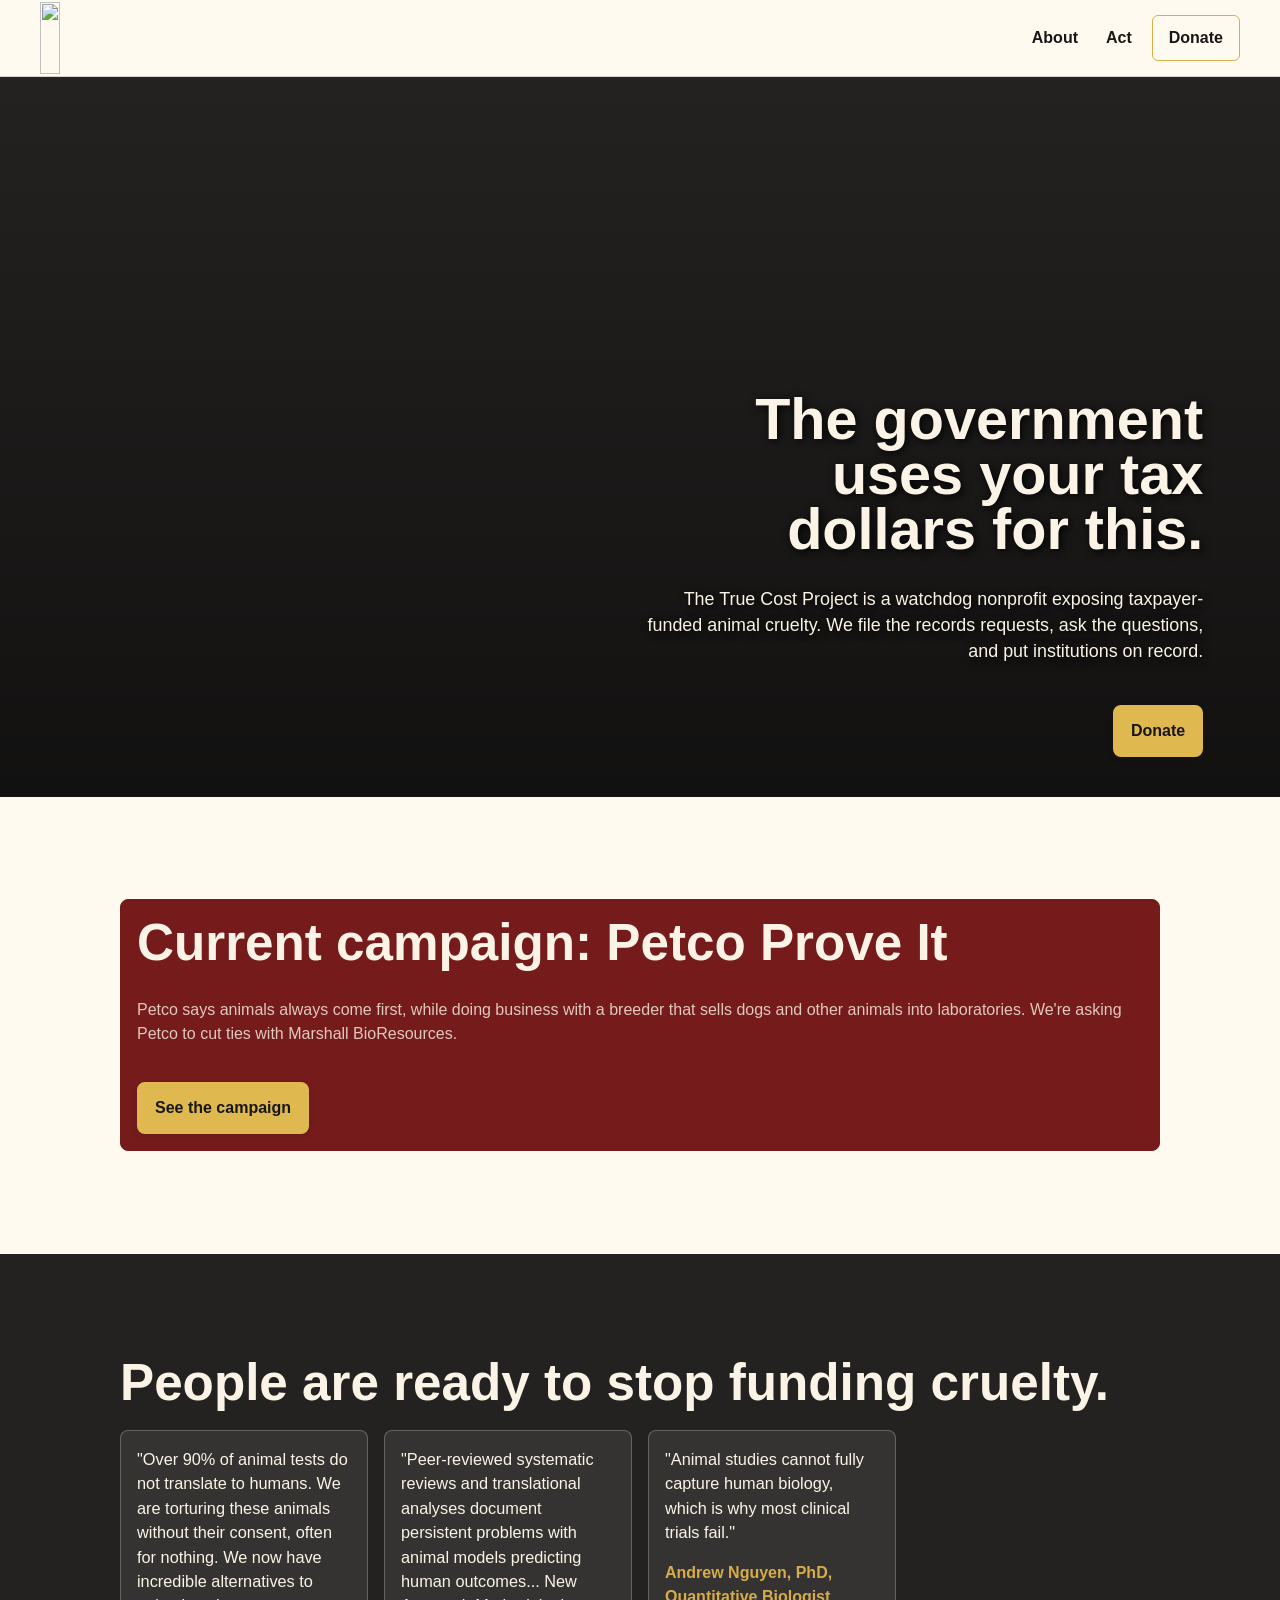
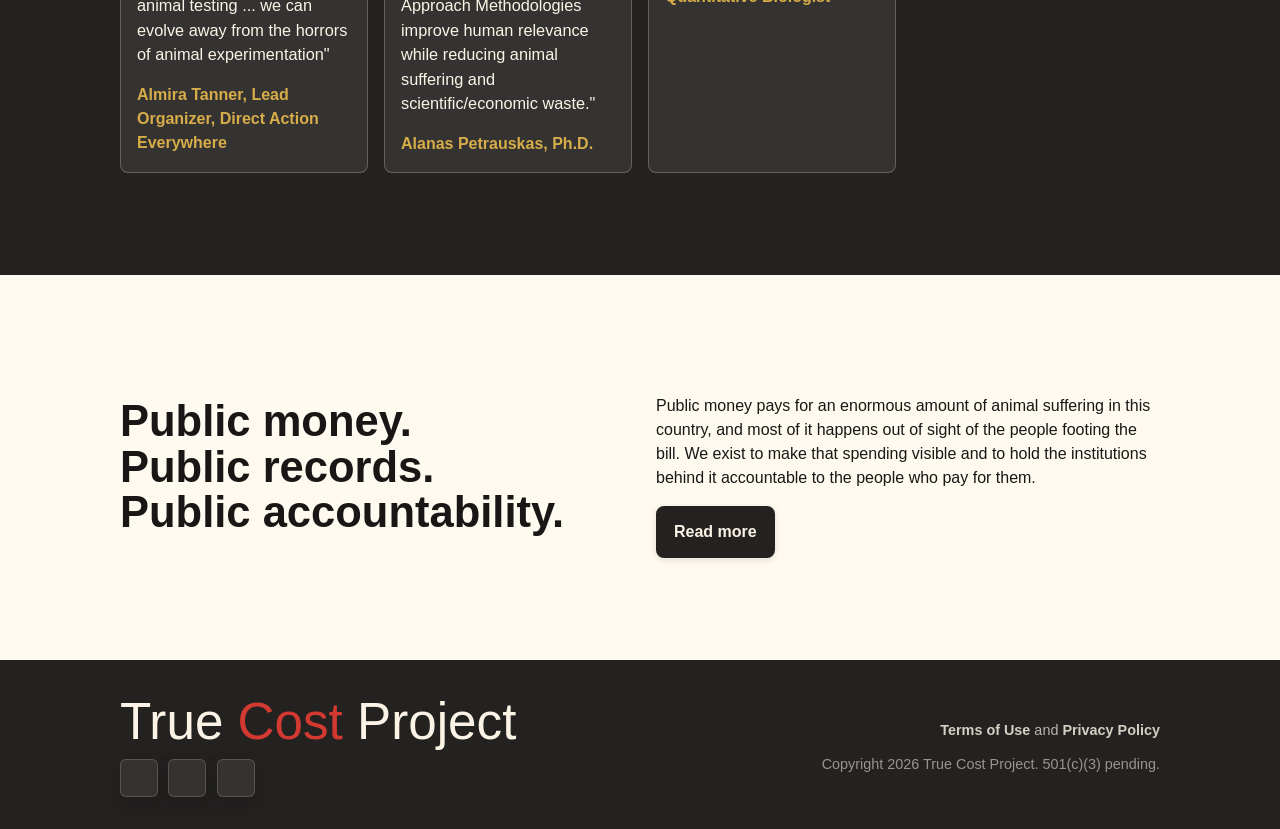
==== commit 33dcc1a1: "Remove homepage Instagram feed; update COMPACT filming line Co-Authored-By: Claude Opus 5.5 <noreply" ====
--- a/index.html
+++ b/index.html
@@ -31,7 +31,6 @@
     <link rel="canonical" href="https://truecostproject.org/">
     <link rel="llms" type="text/plain" href="llms.txt">
     <link rel="me" href="https://www.instagram.com/truecostproject/">
-    <link rel="preconnect" href="https://cdn.curator.io">
     <meta property="og:site_name" content="True Cost Project">
     <meta property="og:locale" content="en_US">
     <meta property="og:type" content="website">
@@ -168,23 +167,6 @@
         </div>
       </section>
 
-      <section class="section-light social-preview" id="social">
-        <div class="section-inner">
-          <div class="social-feed-host" data-curator-feed data-curator-feed-id="ea323e97-9418-4bc4-b4ee-fff80795c060" data-curator-layout-id="curator-feed-default-feed-layout" aria-label="Instagram posts">
-            <div class="curator-feed" data-curator-mount aria-hidden="true"></div>
-            <p class="curator-static-follow" data-curator-static>Follow us on <a href="https://www.instagram.com/truecostproject/" target="_blank" rel="noopener">Instagram</a>.</p>
-            <div class="curator-demo-grid" data-curator-demo>
-              <div class="curator-demo-tile" aria-hidden="true"></div>
-              <div class="curator-demo-tile" aria-hidden="true"></div>
-              <div class="curator-demo-tile" aria-hidden="true"></div>
-              <div class="curator-demo-tile" aria-hidden="true"></div>
-              <div class="curator-demo-tile" aria-hidden="true"></div>
-              <div class="curator-demo-tile" aria-hidden="true"></div>
-            </div>
-          </div>
-        </div>
-      </section>
-
       <section class="section-dark testimonials" id="testimonials">
         <div class="section-inner">
           <div class="section-heading compact">
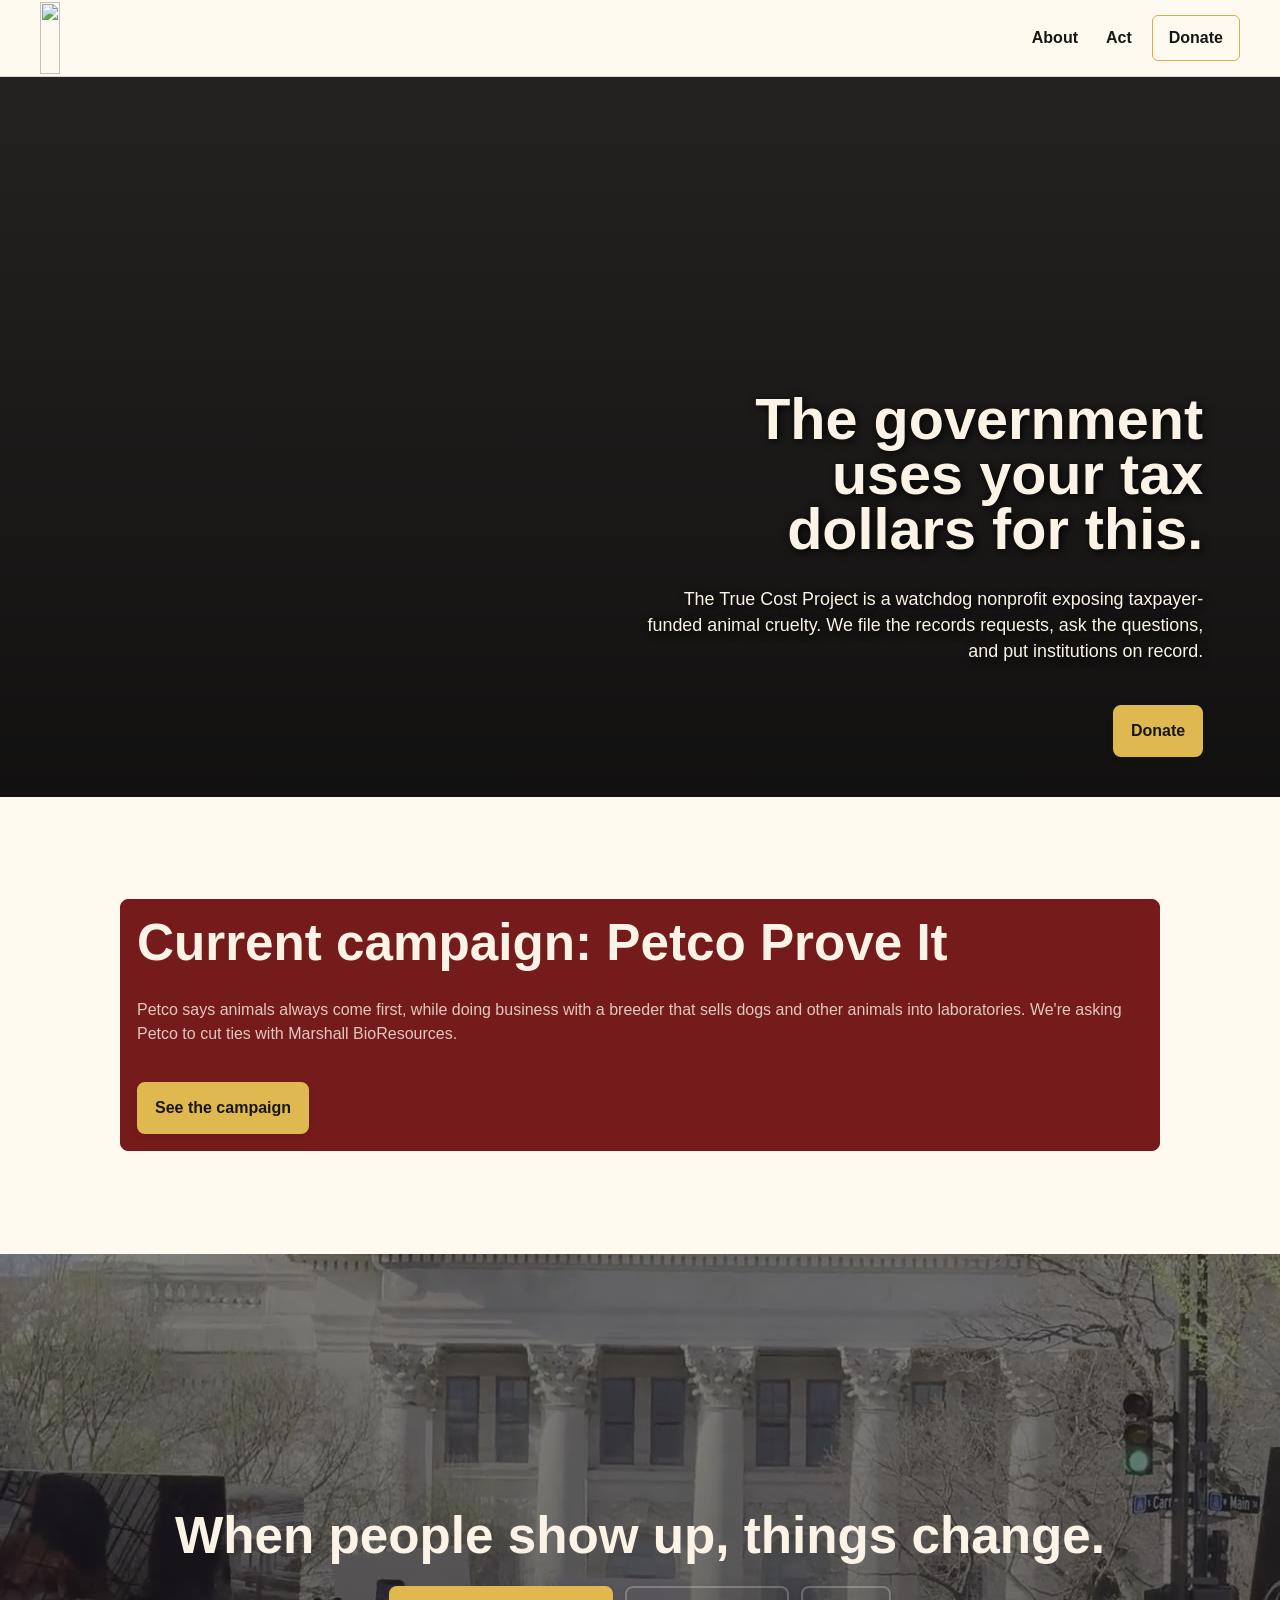
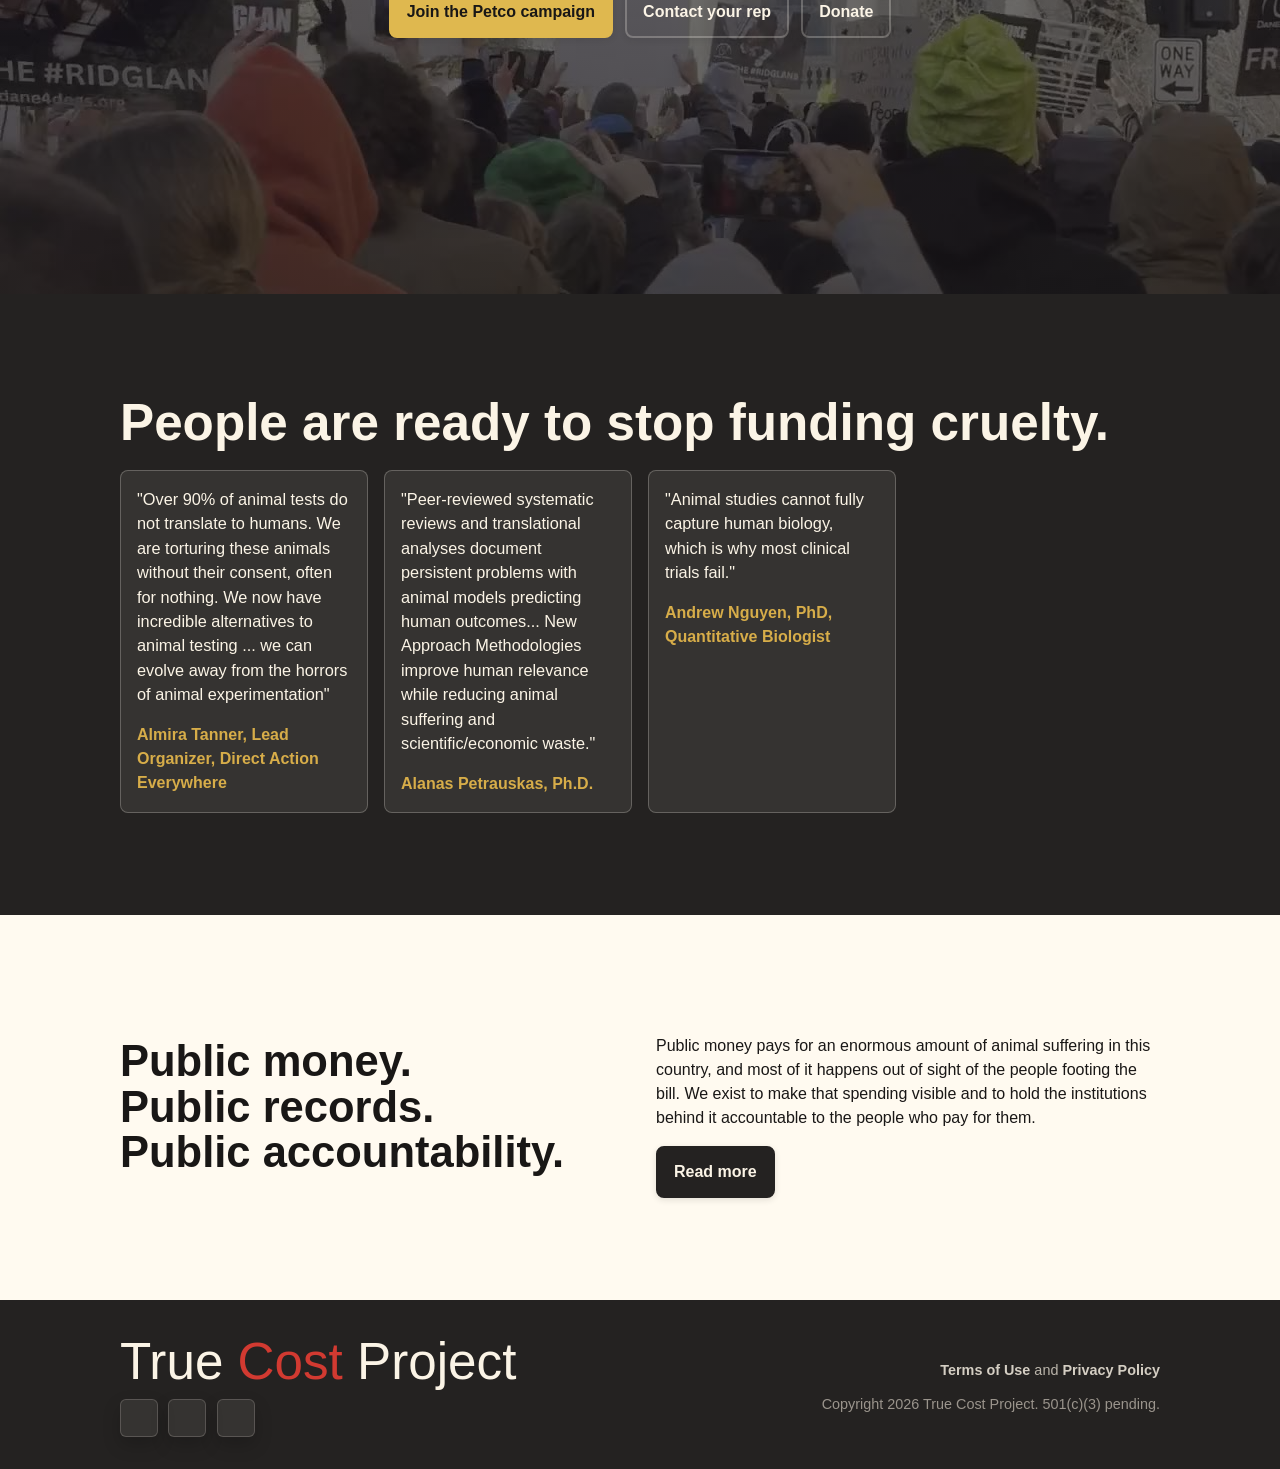
==== commit cda33bbb: "Homepage video band with rally footage Co-Authored-By: Claude Opus 5.5 <noreply@anthropic.com> Claud" ====
--- a/index.html
+++ b/index.html
@@ -167,6 +167,21 @@
         </div>
       </section>
 
+      <section class="video-band section-dark" id="show-up" aria-label="Crowd of supporters with Ridglan protest signs outside the Wisconsin State Capitol">
+        <video class="video-band-media" autoplay muted loop playsinline preload="metadata" poster="assets/video/rally-wide.jpg" aria-hidden="true">
+          <source src="assets/video/rally-tall.mp4" type="video/mp4" media="(max-width: 699px)">
+          <source src="assets/video/rally-wide.mp4" type="video/mp4">
+        </video>
+        <div class="video-band-copy">
+          <h2 data-copy-id="index/video-title">When people show up, things change.</h2>
+          <div class="button-row">
+            <a class="button button-primary" href="petco.html">Join the Petco campaign</a>
+            <a class="button button-secondary" href="act.html#compact">Contact your rep</a>
+            <a class="button button-secondary" href="https://www.zeffy.com/en-US/donation-form/help-true-cost-project-save-the-dogs" target="_blank" rel="noopener">Donate</a>
+          </div>
+        </div>
+      </section>
+
       <section class="section-dark testimonials" id="testimonials">
         <div class="section-inner">
           <div class="section-heading compact">
--- a/assets/styles.css
+++ b/assets/styles.css
@@ -1671,3 +1671,51 @@
 #compact .button-row {
   margin-top: 2rem;
 }
+
+.video-band {
+  position: relative;
+  display: grid;
+  place-items: center;
+  min-height: min(56.25vw, 640px);
+  overflow: hidden;
+  background: var(--graphite) url("video/rally-wide.jpg") center / cover no-repeat;
+}
+
+.video-band-media {
+  position: absolute;
+  inset: 0;
+  width: 100%;
+  height: 100%;
+  object-fit: cover;
+}
+
+.video-band::after {
+  position: absolute;
+  inset: 0;
+  background: linear-gradient(180deg, rgba(25, 23, 22, 0.5), rgba(25, 23, 22, 0.75));
+  content: "";
+}
+
+.video-band-copy {
+  position: relative;
+  z-index: 1;
+  padding: clamp(2.5rem, 6vw, 4rem) clamp(1rem, 4vw, 2.5rem);
+  text-align: center;
+}
+
+.video-band-copy .button-row {
+  justify-content: center;
+}
+
+@media (max-width: 699px) {
+  .video-band {
+    min-height: 125vw;
+    background-image: url("video/rally-tall.jpg");
+  }
+}
+
+@media (prefers-reduced-motion: reduce) {
+  .video-band-media {
+    display: none;
+  }
+}
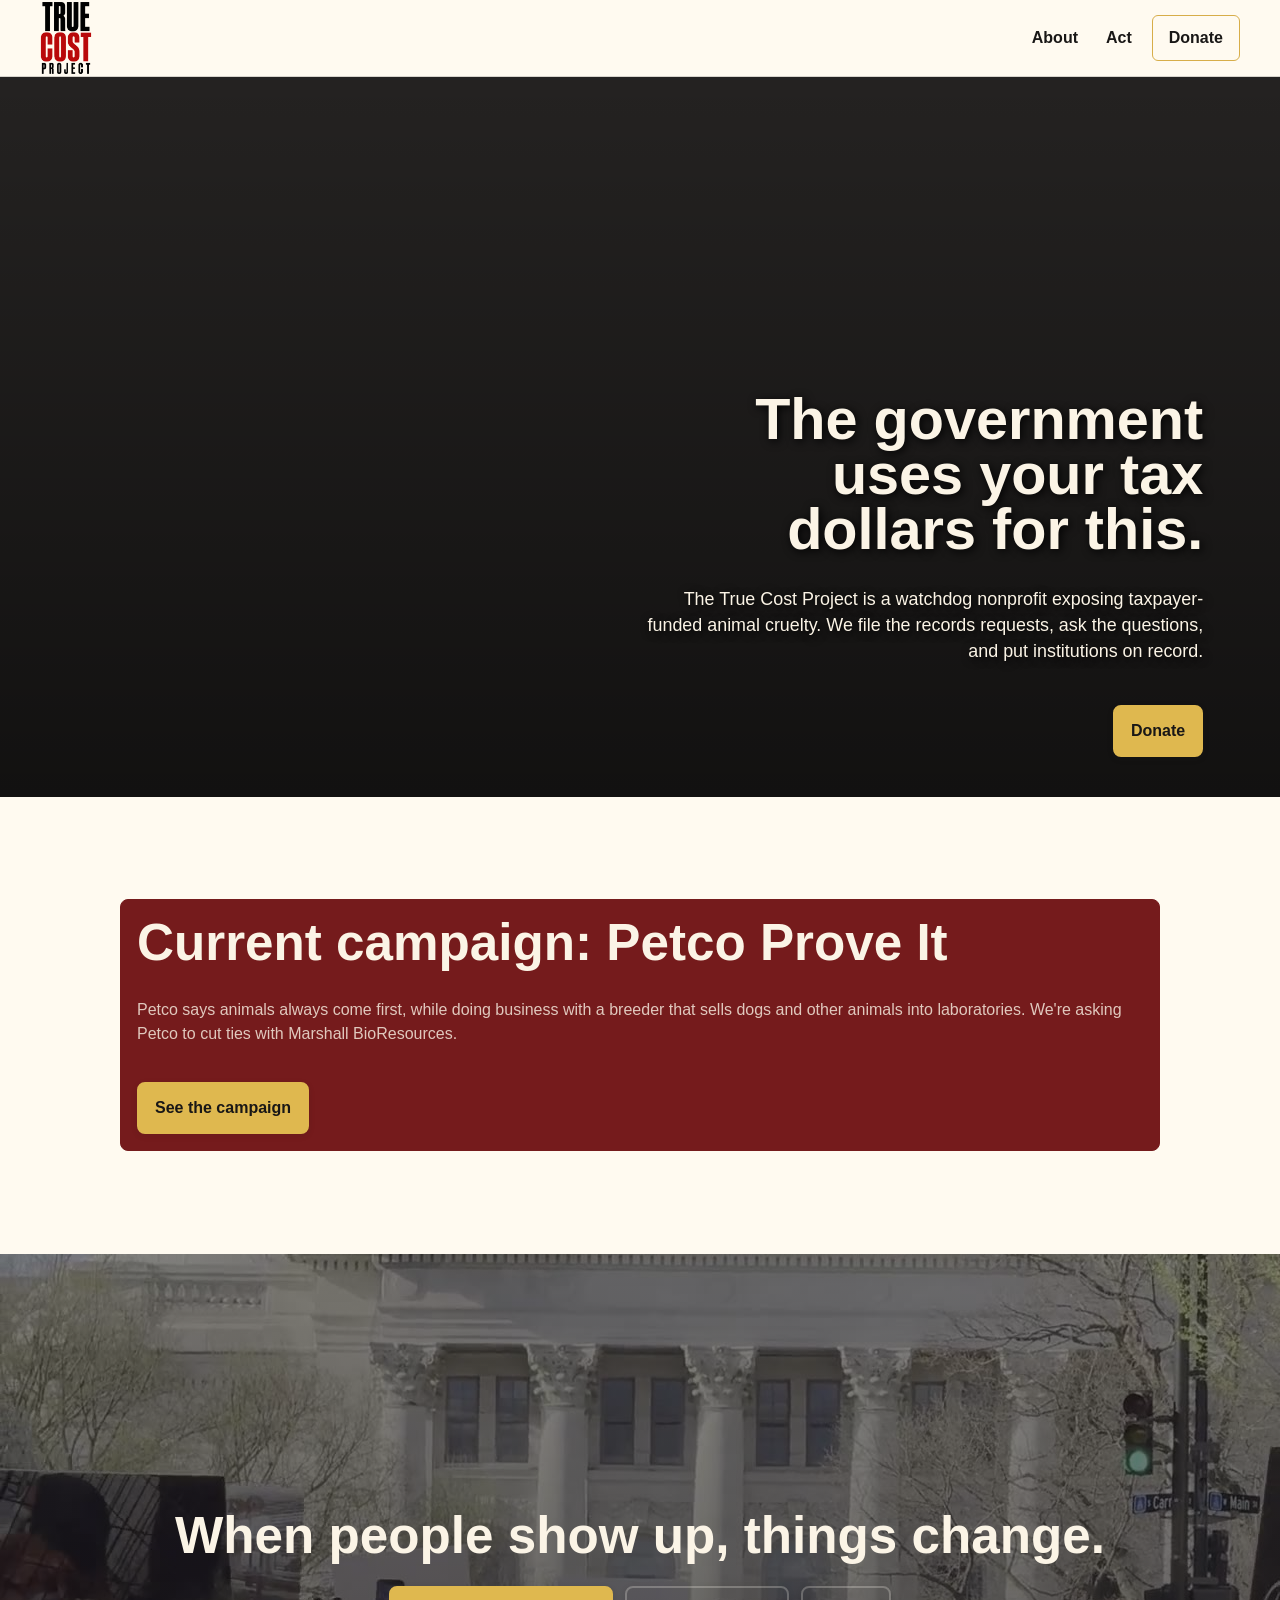
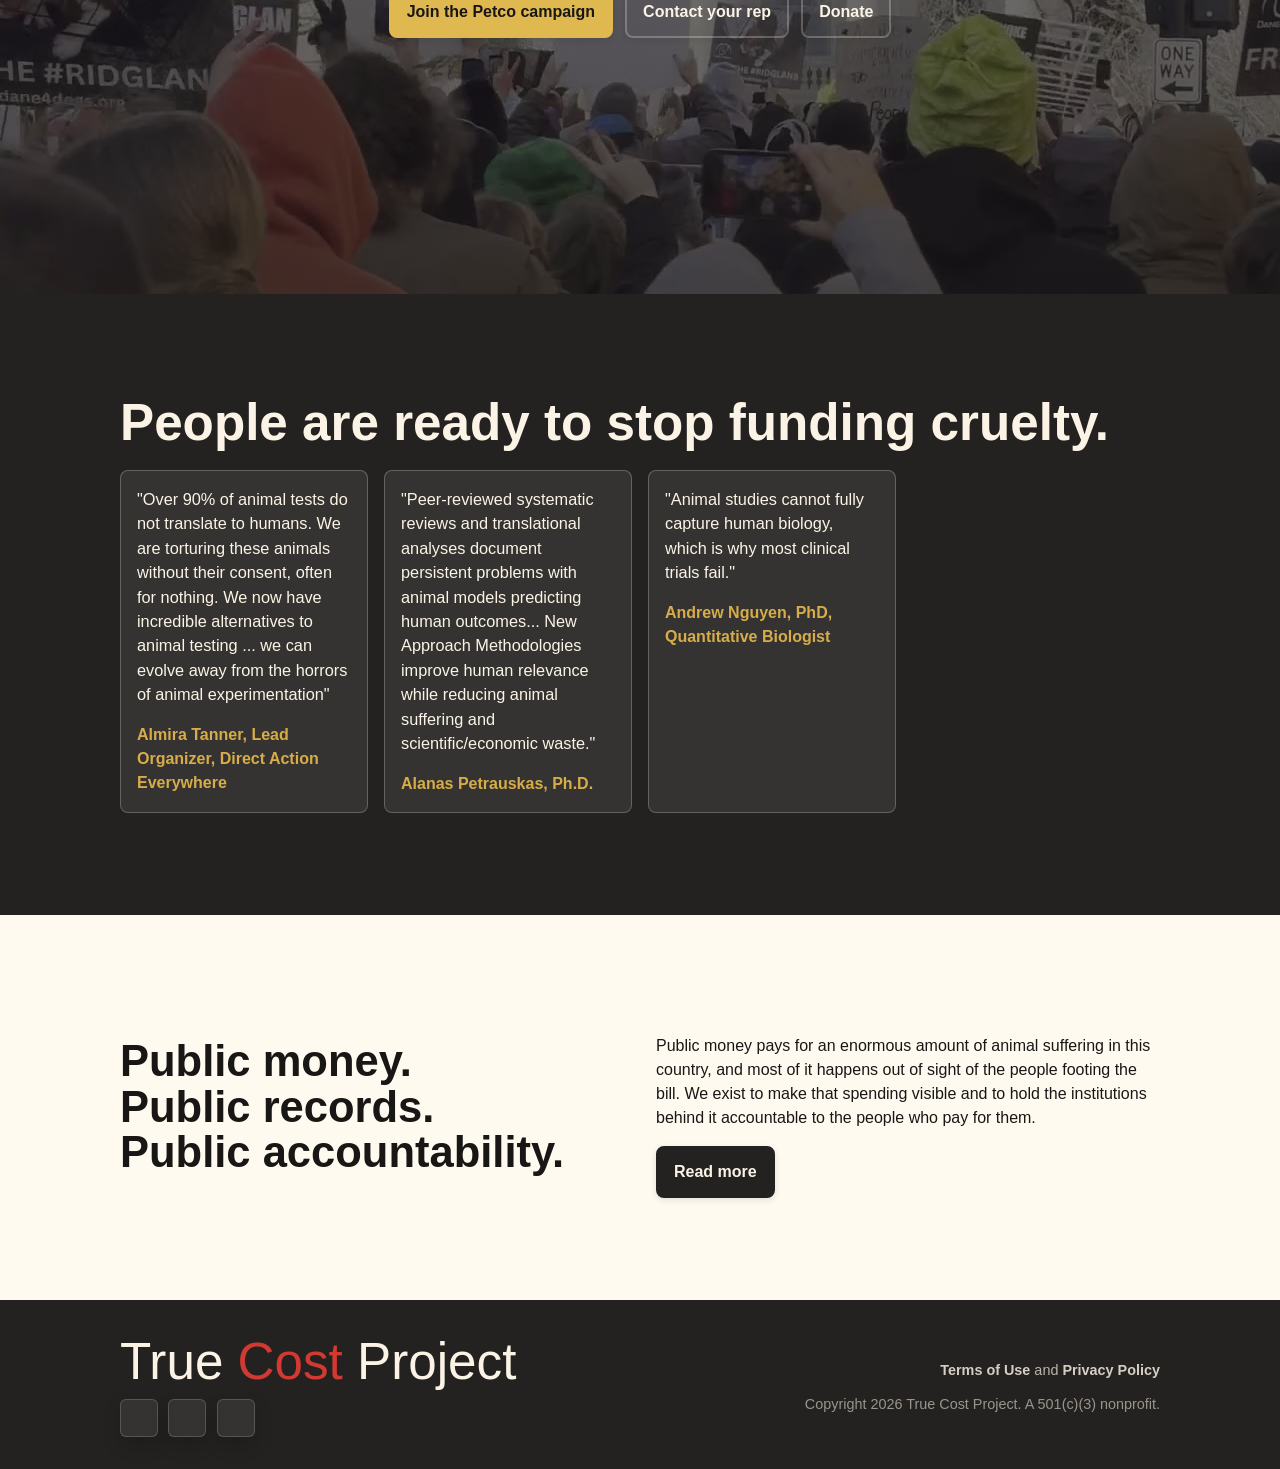
==== commit 00c7c765: "Footer: 501(c)(3) status is no longer pending Co-Authored-By: Claude Opus 5.5 <noreply@anthropic.com" ====
--- a/index.html
+++ b/index.html
@@ -245,7 +245,7 @@
           <nav class="footer-links" aria-label="Legal links">
             <span><a href="terms.html">Terms of Use</a> and <a href="privacy.html">Privacy Policy</a></span>
           </nav>
-          <p class="footer-legal" data-copy-id="global/footer-legal">Copyright 2026 True Cost Project. 501(c)(3) pending.</p>
+          <p class="footer-legal" data-copy-id="global/footer-legal">Copyright 2026 True Cost Project. A 501(c)(3) nonprofit.</p>
         </div>
       </div>
     </footer>
--- a/assets/styles.css
+++ b/assets/styles.css
@@ -1719,3 +1719,63 @@
     display: none;
   }
 }
+
+.photo-band {
+  position: relative;
+  display: grid;
+  place-items: center;
+  min-height: 80vh;
+  overflow: hidden;
+  clip-path: inset(0);
+}
+
+.photo-band-bg {
+  position: fixed;
+  inset: 0;
+  z-index: 0;
+  background: var(--graphite) url("images/about-beagle.jpg") center 30% / cover no-repeat;
+}
+
+.photo-band::after {
+  position: absolute;
+  inset: 0;
+  z-index: 0;
+  background: linear-gradient(180deg, rgba(25, 23, 22, 0.15), rgba(25, 23, 22, 0.6));
+  content: "";
+}
+
+.photo-band-copy {
+  position: relative;
+  z-index: 1;
+  display: grid;
+  justify-items: center;
+  gap: 1.25rem;
+  padding: 2rem clamp(1rem, 4vw, 2.5rem);
+  text-align: center;
+  text-shadow: 0 2px 12px rgba(0, 0, 0, 0.45);
+}
+
+.city-actions {
+  list-style: none;
+  margin: 0 0 2rem;
+  padding: 0;
+  display: grid;
+  gap: 1rem;
+  max-width: 46rem;
+}
+
+.city-actions li {
+  display: grid;
+  gap: 0.25rem;
+  padding: 1rem 1.25rem;
+  border-left: 4px solid var(--gold);
+  background: rgba(0, 0, 0, 0.04);
+}
+
+.city-actions strong {
+  font-size: 1.1rem;
+}
+
+.city-actions a {
+  text-decoration: underline;
+}
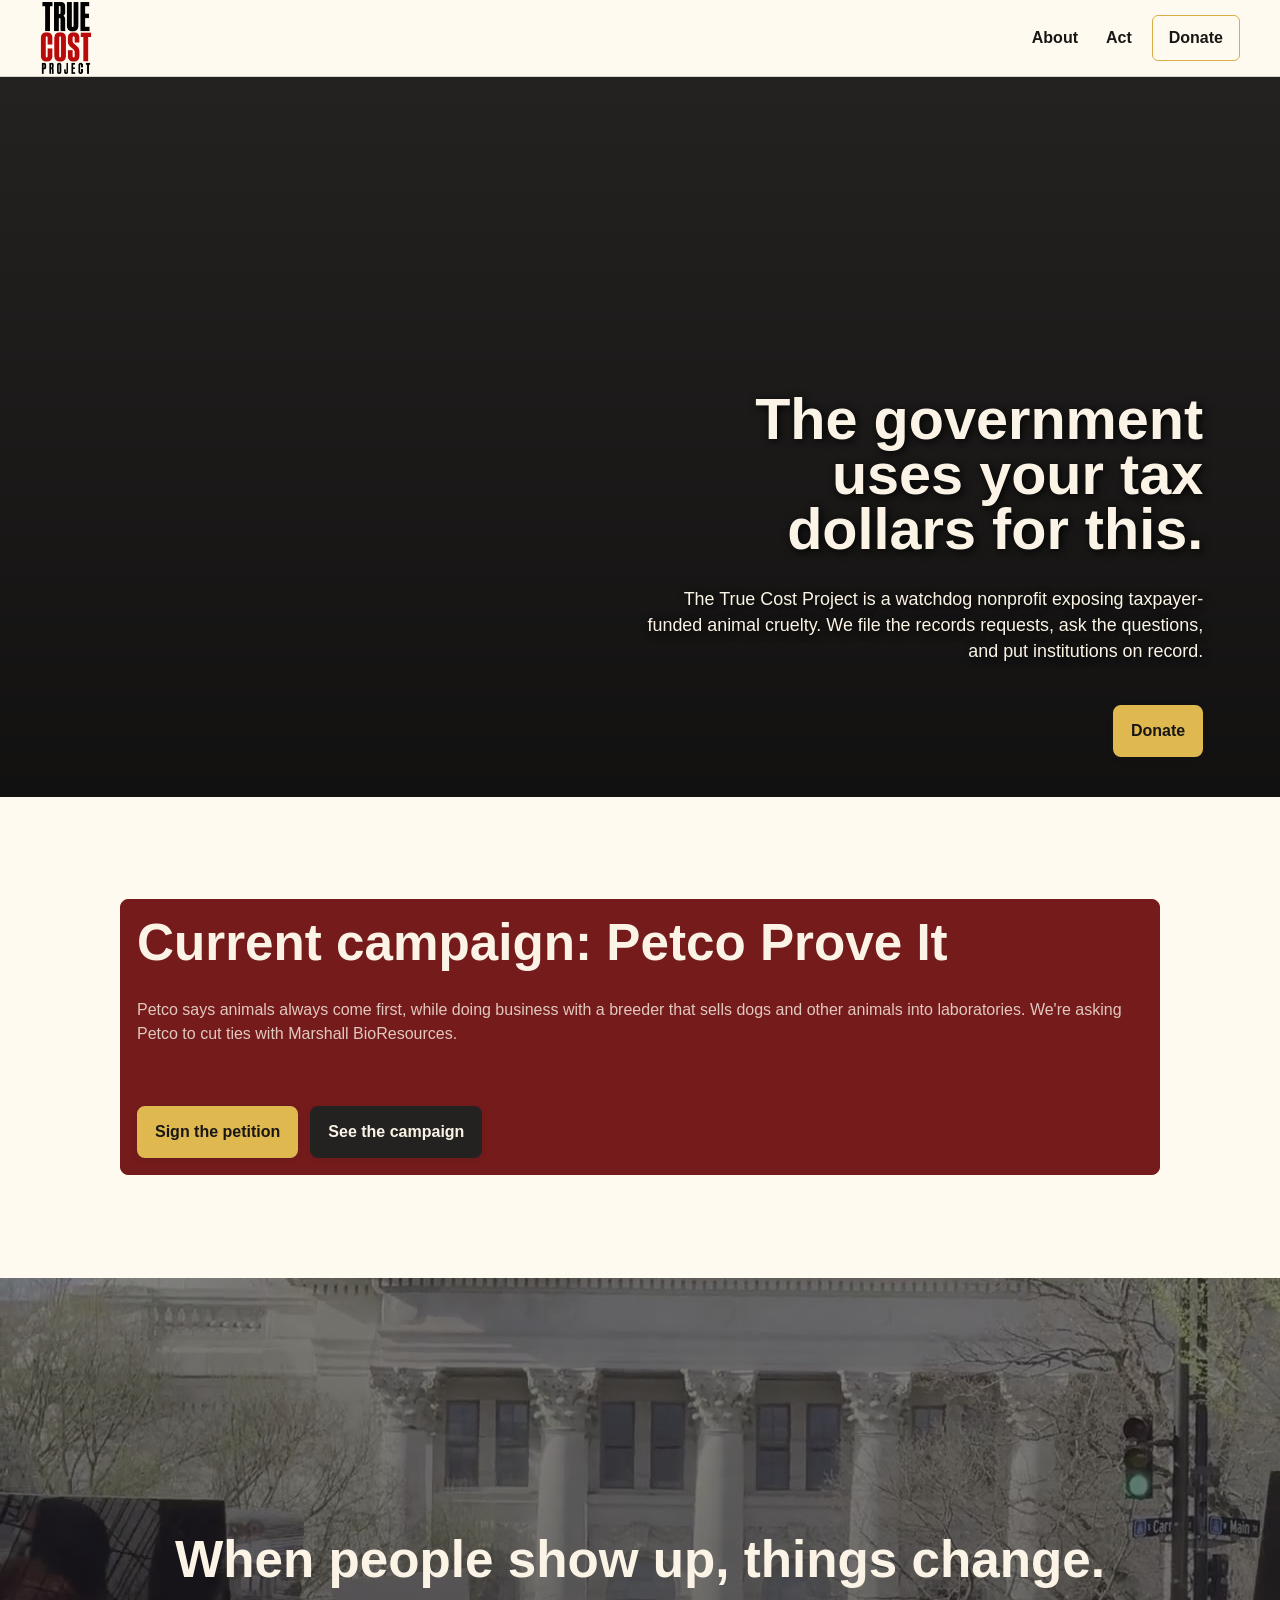
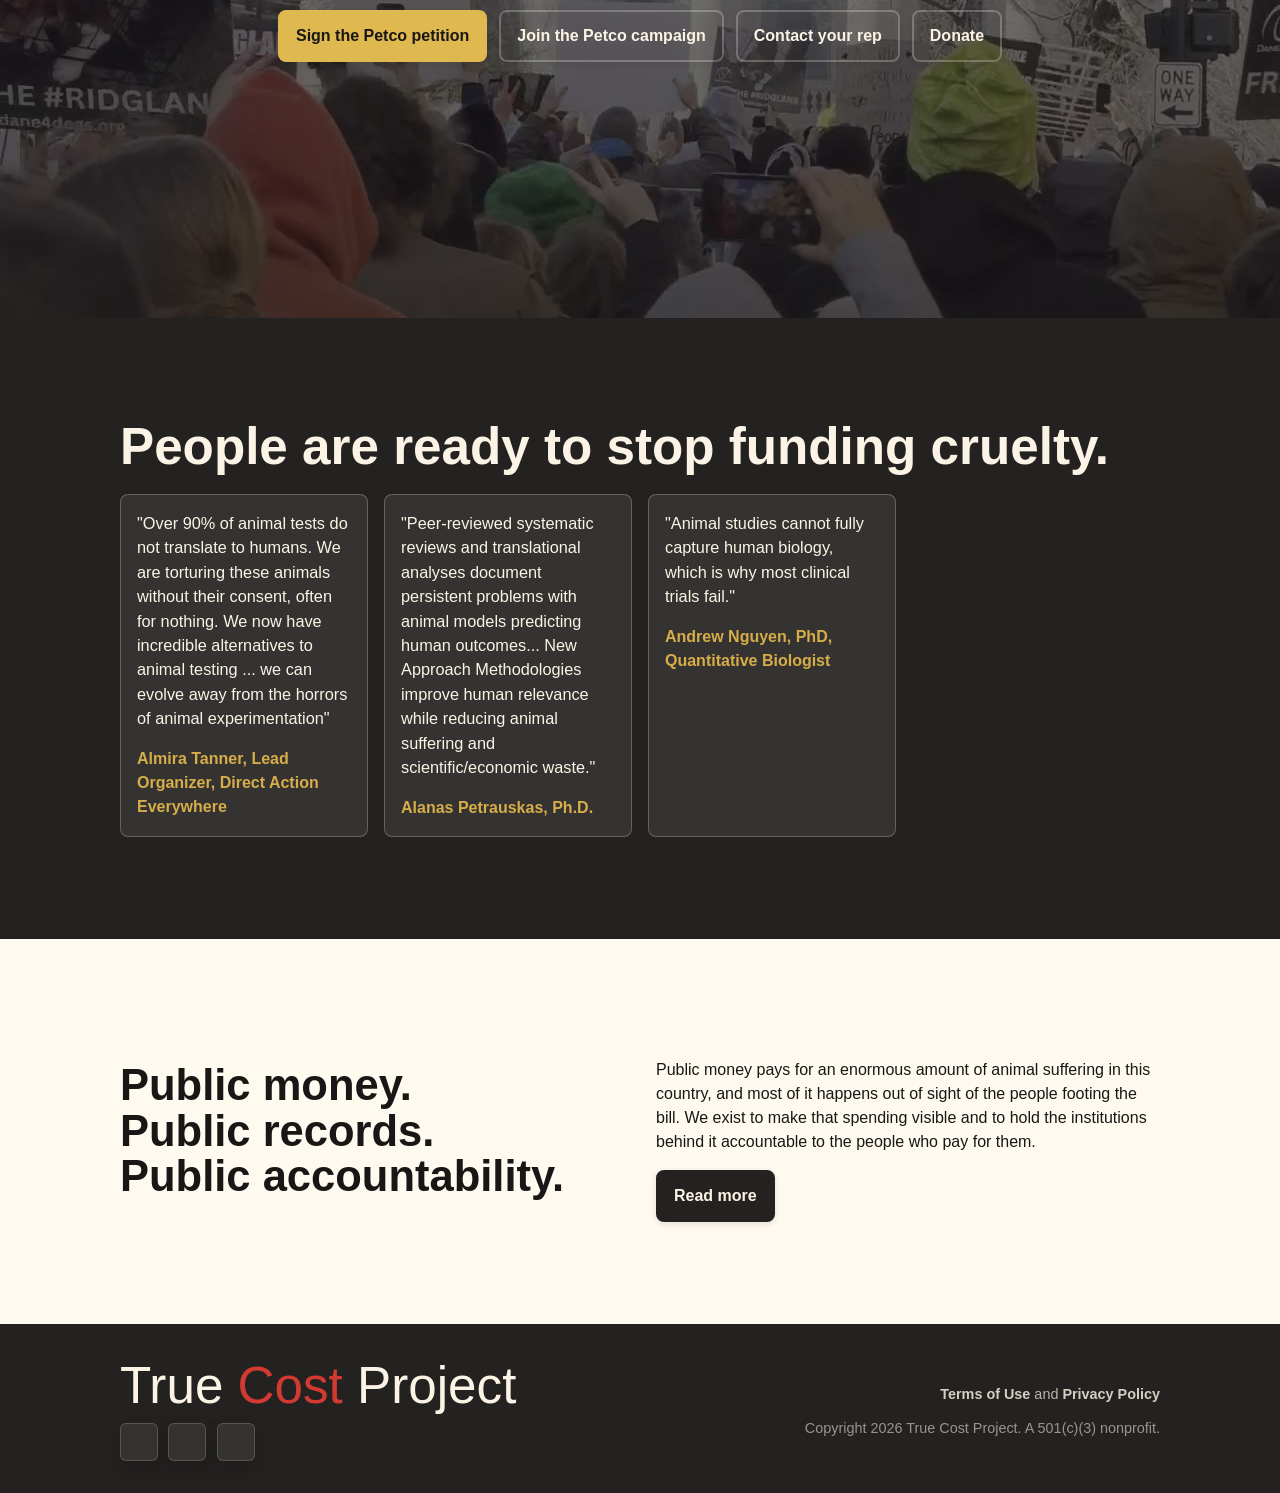
==== commit 5f1f89b5: "Add petition buttons to home, Petco page and petition page; update whistleblower wording Co-Authored" ====
--- a/index.html
+++ b/index.html
@@ -87,7 +87,7 @@
                 "name": "Volunteer",
                 "target": {
                   "@type": "EntryPoint",
-                  "urlTemplate": "https://docs.google.com/forms/d/e/1FAIpQLSdItLGn1wnQm3ApwFnvKo05v48QzDq50IV4SlKLuaknGB5ijw/viewform"
+                  "urlTemplate": "https://tally.so/r/Kp5reD"
                 }
               },
               {
@@ -162,7 +162,10 @@
           <div class="action-card highlight-card campaign-band">
             <h2 data-copy-id="index/campaign-title">Current campaign: Petco Prove It</h2>
             <p data-copy-id="index/campaign-copy">Petco says animals always come first, while doing business with a breeder that sells dogs and other animals into laboratories. We're asking Petco to cut ties with Marshall BioResources.</p>
-            <a class="button button-primary" href="petco.html">See the campaign</a>
+            <div class="button-row">
+              <a class="button button-primary" href="petition.html">Sign the petition</a>
+              <a class="button button-dark" href="petco.html">See the campaign</a>
+            </div>
           </div>
         </div>
       </section>
@@ -175,7 +178,8 @@
         <div class="video-band-copy">
           <h2 data-copy-id="index/video-title">When people show up, things change.</h2>
           <div class="button-row">
-            <a class="button button-primary" href="petco.html">Join the Petco campaign</a>
+            <a class="button button-primary" href="petition.html">Sign the Petco petition</a>
+            <a class="button button-secondary" href="petco.html">Join the Petco campaign</a>
             <a class="button button-secondary" href="act.html#compact">Contact your rep</a>
             <a class="button button-secondary" href="https://www.zeffy.com/en-US/donation-form/help-true-cost-project-save-the-dogs" target="_blank" rel="noopener">Donate</a>
           </div>
--- a/assets/styles.css
+++ b/assets/styles.css
@@ -1779,3 +1779,177 @@
 .city-actions a {
   text-decoration: underline;
 }
+
+.guidelines-doc .guidelines-block {
+  max-width: 62ch;
+  margin-top: 2.25rem;
+}
+
+.guidelines-doc h3 {
+  margin: 0 0 0.75rem;
+  color: var(--gold);
+  font-size: 1.35rem;
+}
+
+.guidelines-doc .guidelines-block > p {
+  margin: 0 0 0.85rem;
+  font-size: 1.08rem;
+}
+
+.guidelines-doc .guideline-list {
+  margin-bottom: 1rem;
+}
+
+.guidelines-doc .button-row {
+  display: flex;
+  flex-wrap: wrap;
+  gap: 0.75rem;
+  margin: 0.5rem 0 1rem;
+}
+
+.letter-template {
+  padding: 1.25rem 1.5rem;
+  border-left: 4px solid var(--gold);
+  background: rgba(255, 255, 255, 0.06);
+  border-radius: 6px;
+}
+
+.letter-template p {
+  margin: 0 0 0.85rem;
+}
+
+.letter-template p:last-child {
+  margin-bottom: 0;
+}
+
+.meeting-band .button-row {
+  display: flex;
+  flex-wrap: wrap;
+  gap: 0.75rem;
+}
+
+/* Petco Prove It hero: video behind the message */
+.page-hero.petco-hero {
+  min-height: clamp(560px, 100svh - var(--header-height), 760px);
+  background: var(--graphite) url("video/petco-hero.jpg") center / cover no-repeat;
+}
+
+.petco-hero-media {
+  position: absolute;
+  inset: 0;
+  z-index: 0;
+  width: 100%;
+  height: 100%;
+  object-fit: cover;
+}
+
+.petco-hero::after {
+  position: absolute;
+  inset: 0;
+  z-index: 1;
+  background:
+    linear-gradient(180deg, rgba(25, 23, 22, 0.55), rgba(25, 23, 22, 0.8)),
+    rgba(117, 27, 28, 0.18);
+  content: "";
+  pointer-events: none;
+}
+
+.banner-copy.petco-hero-copy {
+  z-index: 2;
+  position: relative;
+  inset: auto;
+  padding: clamp(2rem, 6vw, 4rem) clamp(1.25rem, 5vw, 4rem);
+  align-items: flex-start;
+  justify-content: center;
+  text-align: left;
+  max-width: 48rem;
+  min-height: inherit;
+}
+
+.petco-hero-copy .petco-hero-badge {
+  display: block;
+  width: fit-content;
+  max-width: 100%;
+  margin: 0 0 1.5rem;
+  padding: 0.55rem 1.1rem;
+  border: 1px solid rgba(251, 244, 230, 0.45);
+  border-radius: 999px;
+  background: rgba(25, 23, 22, 0.35);
+  color: var(--cream);
+  font-size: clamp(0.72rem, 2.4vw, 0.9rem);
+  font-weight: 800;
+  letter-spacing: 0.08em;
+  line-height: 1.3;
+  text-transform: uppercase;
+  text-shadow: none;
+}
+
+.petco-hero-copy h1 {
+  max-width: 16ch;
+  font-size: clamp(2rem, 7.5vw, 3.6rem);
+  line-height: 1;
+}
+
+.petco-hero-copy .petco-hero-sub {
+  max-width: 36rem;
+  margin: 1.25rem 0 0;
+  font-size: clamp(1rem, 2.6vw, 1.2rem);
+  line-height: 1.55;
+}
+
+.petco-hero-button {
+  margin-top: 1.5rem;
+  pointer-events: auto;
+  text-shadow: none;
+}
+
+@media (max-width: 819.98px) {
+  .page-hero.petco-hero {
+    min-height: calc(100svh - var(--header-height));
+    aspect-ratio: auto;
+  }
+}
+
+@media (prefers-reduced-motion: reduce) {
+  .petco-hero-media {
+    display: none;
+  }
+}
+
+/* Petco hero: keep the beagle visible */
+@media (min-width: 820px) {
+  .petco-hero::after {
+    background:
+      linear-gradient(90deg, rgba(25, 23, 22, 0.82) 0%, rgba(25, 23, 22, 0.6) 45%, rgba(25, 23, 22, 0.15) 100%),
+      rgba(117, 27, 28, 0.12);
+  }
+}
+
+@media (max-width: 819.98px) {
+  .petco-hero::after {
+    background:
+      linear-gradient(180deg, rgba(25, 23, 22, 0.88) 0%, rgba(25, 23, 22, 0.78) 50%, rgba(25, 23, 22, 0.18) 100%),
+      rgba(117, 27, 28, 0.12);
+  }
+
+  .banner-copy.petco-hero-copy {
+    justify-content: flex-start;
+    padding-bottom: 46svh;
+  }
+}
+
+/* Petco hero on phones: show the whole video width so the beagle is never cropped */
+@media (max-width: 819.98px) {
+  .petco-hero {
+    background: var(--graphite);
+  }
+
+  .petco-hero-media {
+    inset: auto 0 0 0;
+    height: auto;
+    aspect-ratio: 9 / 16;
+    object-fit: cover;
+    -webkit-mask-image: linear-gradient(180deg, transparent 0%, #000 22%);
+    mask-image: linear-gradient(180deg, transparent 0%, #000 22%);
+  }
+}
